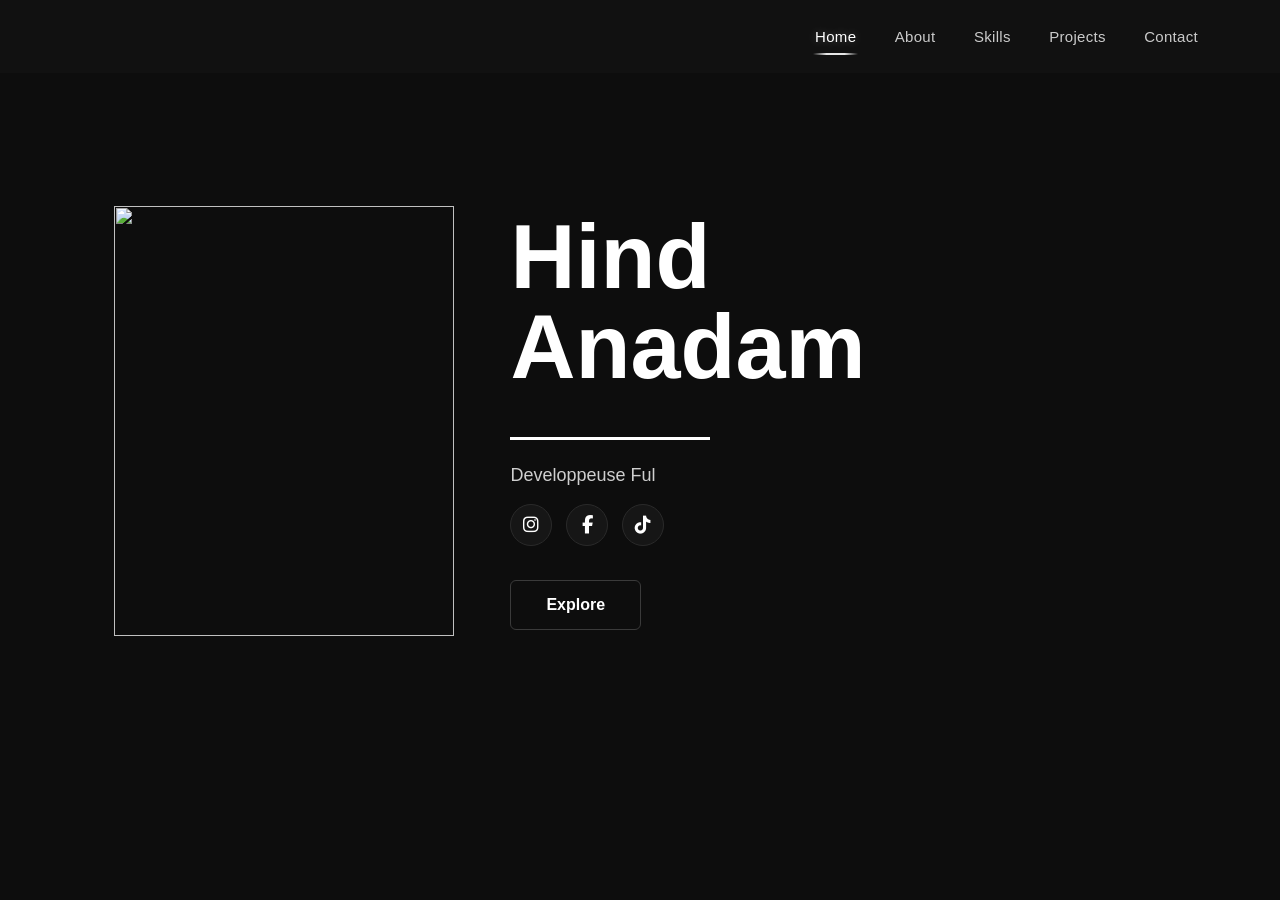
==== index.html @ 51032ad6 "Add files via upload" ====
<!DOCTYPE html>
<html lang="fr">

<head>
<meta charset="UTF-8">
<title>Portfolio Hind</title>

<link rel="stylesheet" href="style.css">
<link rel="stylesheet" href="https://cdnjs.cloudflare.com/ajax/libs/font-awesome/6.5.0/css/all.min.css">

</head>

<body>

<header>


<nav>

<a class="active" href="index.html">Home</a>
<a href="apropos.html">About</a>
<a href="competences.html">Skills</a>
<a href="projets.html">Projects</a>
<a href="contact.html">Contact</a>

</nav>

</header>

<section class="hero">
<div class="hero-glow"></div>

<div class="left">
<img src="images/Moi.jpeg">
</div>

<div class="right">
<h1>Hind<br>Anadam</h1>
<div class="line"></div>
<p class="typing"></p>

<div class="hero-social">
<a href="https://instagram.com/" target="_blank" rel="noopener noreferrer" aria-label="Instagram">
<i class="fab fa-instagram"></i>
</a>
<a href="https://facebook.com/" target="_blank" rel="noopener noreferrer" aria-label="Facebook">
<i class="fab fa-facebook-f"></i>
</a>
<a href="https://tiktok.com/" target="_blank" rel="noopener noreferrer" aria-label="TikTok">
<i class="fab fa-tiktok"></i>
</a>
</div>

<div class="buttons">
<a class="etude-cas-btn" href="projets.html">Explore</a>
</div>

</div>
</section>

<script src="script.js"></script>

</body>
</html>
---- style.css ----
*{
margin:0;
padding:0;
box-sizing:border-box;
font-family:'Segoe UI',sans-serif;
}

body{
background:#0d0d0d;
color:white;
}


/* NAVBAR */

header{
display:flex;
justify-content:flex-end;
align-items:center;
padding:20px 80px;
background:#111;
}

.logo{
font-size:20px;
font-weight:bold;
}

nav a{
margin-left:30px;
text-decoration:none;
color:rgba(255,255,255,0.78);
font-size:15px;
transition:color 0.3s ease, text-shadow 0.3s ease, transform 0.3s ease;
position:relative;
display:inline-block;
padding:8px 2px;
letter-spacing:0.3px;
}

nav a:hover{
color:#ffffff;
text-shadow:0 0 10px rgba(255,255,255,0.35);
transform:translateY(-2px);
}

nav a::after{
content:"";
position:absolute;
left:0;
bottom:-2px;
width:100%;
height:2px;
background:linear-gradient(90deg, transparent 0%, #ffffff 30%, #ffffff 70%, transparent 100%);
transform:scaleX(0);
transform-origin:center;
transition:transform 0.35s ease;
opacity:0.9;
}

nav a:hover::after{
transform:scaleX(1);
}

nav a.active{
color:#ffffff;
text-shadow:0 0 10px rgba(255,255,255,0.28);
}

nav a.active::after{
transform:scaleX(1);
}


/* HERO SECTION */

.hero{
display:flex;
min-height:72vh;
max-width:1280px;
width:94vw;
margin:24px auto 0;
border:none;
background:transparent;
align-items:center;
justify-content:flex-start;
gap:56px;
padding:0 20px;
}

.left{
flex:0 0 340px;
height:430px;
}

.left img{
width:100%;
height:100%;
object-fit:cover;
object-position:center top;
display:block;
margin:0 auto;
}

.right{
flex:1;
max-width:700px;
display:flex;
flex-direction:column;
justify-content:center;
padding:0;
background:transparent;
}


/* TITLE */

.right h1{
font-size:90px;
font-weight:800;
line-height:90px;
margin-bottom:20px;
}


/* LINE */

.line{
width:200px;
height:3px;
background:white;
margin:25px 0;
}


/* DESCRIPTION */

.typing{
font-size:18px;
color:#cfcfcf;
margin-bottom:18px;
}

.hero-social{
display:flex;
align-items:center;
gap:14px;
margin-bottom:34px;
}

.hero-social a{
width:42px;
height:42px;
display:flex;
align-items:center;
justify-content:center;
text-decoration:none;
color:#fff;
border:1px solid #2a2a2a;
border-radius:50%;
background:#161616;
transition:transform 0.25s ease, border-color 0.25s ease, box-shadow 0.25s ease;
}

.hero-social a:hover{
transform:translateY(-3px);
border-color:#fff;
box-shadow:0 8px 18px rgba(255,255,255,0.15);
}

.hero-social i{
font-size:18px;
}


/* BUTTONS */

.buttons{
display:flex;
gap:30px;
}

.explore,
.etude-cas-btn{
padding:15px 35px;
border:1px solid #3a3a3a;
background:transparent;
display:inline-block;
text-decoration:none;
color:#fff;
font-weight:bold;
cursor:pointer;
transition:transform 0.25s ease, box-shadow 0.25s ease, border-color 0.25s ease, color 0.25s ease;
border-radius:6px;
}

.explore:hover,
.etude-cas-btn:hover{
transform:translateY(-2px);
border-color:#fff;
box-shadow:0 8px 18px rgba(255,255,255,0.12);
}

.video{
background:none;
border:none;
color:white;
font-size:16px;
cursor:pointer;
}


/* GENERIC PAGE STYLE */

.page{
padding:120px;
max-width:1100px;
margin:auto;
}

h2{
font-size:40px;
margin-bottom:40px;
}


/* ABOUT */

.about{
padding:70px 80px;
max-width:1200px;
margin:0 auto;
}

.about-hero-card{
display:grid;
grid-template-columns:1.2fr 0.8fr;
gap:24px;
background:linear-gradient(135deg, #171717 0%, #101010 100%);
border:1px solid #262626;
border-radius:14px;
padding:28px;
margin-bottom:34px;
}

.about-badge{
display:inline-block;
font-size:12px;
letter-spacing:1px;
text-transform:uppercase;
padding:6px 10px;
border-radius:999px;
border:1px solid #343434;
color:#d6d6d6;
margin-bottom:14px;
}

.about-hero-text h1{
font-size:42px;
line-height:1.1;
margin-bottom:12px;
}

.about-hero-text p{
color:#c8c8c8;
line-height:1.7;
max-width:560px;
}

.about-tags{
display:flex;
gap:10px;
flex-wrap:wrap;
margin-top:18px;
}

.about-tags span{
display:inline-block;
padding:8px 12px;
border-radius:999px;
border:1px solid #303030;
background:#1a1a1a;
font-size:13px;
color:#d8d8d8;
letter-spacing:0.2px;
}

.about-hero-image{
border-radius:12px;
overflow:hidden;
border:1px solid #2b2b2b;
height:420px;
}

.about-hero-image img{
width:100%;
height:100%;
object-fit:cover;
object-position:center 30%;
}

.about h2{
margin-bottom:16px;
}

.about-lead{
max-width:900px;
color:#cfcfcf;
line-height:1.7;
margin-bottom:28px;
}

.about-layout{
display:grid;
grid-template-columns:1fr 1fr;
gap:22px;
margin-bottom:22px;
}

.about-panel{
background:#161616;
border:1px solid #262626;
border-radius:12px;
padding:24px;
transition:transform 0.2s ease, border-color 0.2s ease, box-shadow 0.2s ease;
}

.about-panel:hover{
transform:translateY(-3px);
border-color:#3a3a3a;
box-shadow:0 10px 20px rgba(0,0,0,0.25);
}

.about-panel h3{
font-size:24px;
margin-bottom:14px;
}

.about-panel p{
color:#c9c9c9;
line-height:1.7;
}

.about-list{
list-style:disc;
padding-left:18px;
}

.about-list li{
color:#d1d1d1;
line-height:1.7;
margin-bottom:12px;
padding-bottom:12px;
border-bottom:1px solid #262626;
}

.about-list li:last-child{
margin-bottom:0;
padding-bottom:0;
border-bottom:none;
}

.about-career strong,
.about-diplomas strong{
color:#ffffff;
}

.about-career{
list-style:none;
padding-left:24px;
position:relative;
}

.about-career::before{
content:"";
position:absolute;
left:6px;
top:8px;
bottom:8px;
width:2px;
background:linear-gradient(180deg, #ffffff 0%, rgba(255,255,255,0.2) 100%);
}

.about-career li{
position:relative;
padding-left:10px;
}

.about-career li::before{
content:"";
position:absolute;
left:-23px;
top:9px;
width:10px;
height:10px;
border-radius:50%;
background:#ffffff;
box-shadow:0 0 0 4px rgba(255,255,255,0.08);
}


/* SKILLS */

.skills{
padding:70px 80px;
max-width:1200px;
margin:0 auto;
}

.skills-intro{
color:#c8c8c8;
max-width:760px;
line-height:1.7;
margin-top:-14px;
margin-bottom:22px;
}

.skills-group{
margin-bottom:30px;
padding:22px;
background:#121212;
border:1px solid #242424;
border-radius:12px;
}

.skills-group h3{
font-size:22px;
margin-bottom:16px;
}

.skills-container{
display:grid;
grid-template-columns:repeat(auto-fit,minmax(170px,1fr));
gap:16px;
margin-top:0;
}

.skill{
background:#161616;
padding:20px 14px;
border-radius:10px;
text-align:center;
transition:0.25s ease;
border:1px solid #272727;
min-height:138px;
display:flex;
flex-direction:column;
justify-content:center;
align-items:center;
}

.skill img{
width:46px;
height:46px;
object-fit:contain;
margin-bottom:12px;
filter:drop-shadow(0 4px 8px rgba(0,0,0,0.25));
}

.skill:hover{
transform:translateY(-5px);
background:#1b1b1b;
border-color:#3a3a3a;
box-shadow:0 10px 22px rgba(0,0,0,0.35);
}

.skill p{
font-size:14px;
line-height:1.45;
color:#efefef;
}


/* PROJECTS */

.projects{
display:grid;
grid-template-columns:repeat(3, minmax(0, 1fr));
gap:30px;
}

.project{
background:#161616;
padding:25px;
border-radius:10px;
transition:0.3s;
border:1px solid #222;
}

.project:hover{
transform:translateY(-8px);
box-shadow:0 10px 30px rgba(0,0,0,0.6);
}

.project h3{
margin-bottom:10px;
}


/* CONTACT FORM */

form{
max-width:500px;
}

input,textarea{
width:100%;
padding:12px;
margin-bottom:15px;
border-radius:6px;
border:1px solid #333;
background:#1a1a1a;
color:white;
}

textarea{
height:120px;
}

button{
padding:12px 25px;
border:none;
background:white;
cursor:pointer;
font-weight:bold;
}


/* FOOTER */

footer{
background:#111;
color:white;
text-align:center;
padding:20px;
margin-top:50px;
}
/* CONTACT PAGE */

.contact-page{

padding:120px;
max-width:900px;
margin:auto;

}

.contact-text{

color:#aaa;
margin-bottom:40px;

}

.social-links{

display:flex;
flex-direction:column;
gap:20px;

}

.social-links a{

display:flex;
align-items:center;
gap:15px;

background:#161616;
padding:18px 25px;

border-radius:8px;

text-decoration:none;
color:white;

transition:0.3s;

font-size:18px;

}

.social-links i{

font-size:24px;

}

.social-links a:hover{

background:#1f1f1f;
transform:translateX(5px);

}

.reveal-on-scroll{
opacity:0;
transform:translateY(26px);
transition:opacity 0.65s ease, transform 0.65s ease;
transition-delay:var(--reveal-delay, 0ms);
will-change:opacity, transform;
}

.reveal-on-scroll.is-visible{
opacity:1;
transform:translateY(0);
}

@media (max-width: 980px){
.hero{
flex-direction:column;
min-height:auto;
margin:0;
border:none;
}

.left,
.right{
width:100%;
}

.left{
min-height:360px;
height:360px;
}

.right{
padding:50px 30px;
}

.about{
padding:16px;
}

.about-hero-card{
grid-template-columns:1fr;
padding:20px;
}

.about-hero-text h1{
font-size:32px;
}

.about-hero-image{
height:320px;
}

.about-layout{
grid-template-columns:1fr;
}

.skills{
padding:24px 16px 40px;
}

.skills-group{
padding:16px;
}

.skills-group h3{
font-size:18px;
}

.projects{
grid-template-columns:1fr;
}
}

@media (prefers-reduced-motion: reduce){
.reveal-on-scroll{
opacity:1;
transform:none;
transition:none;
}
}
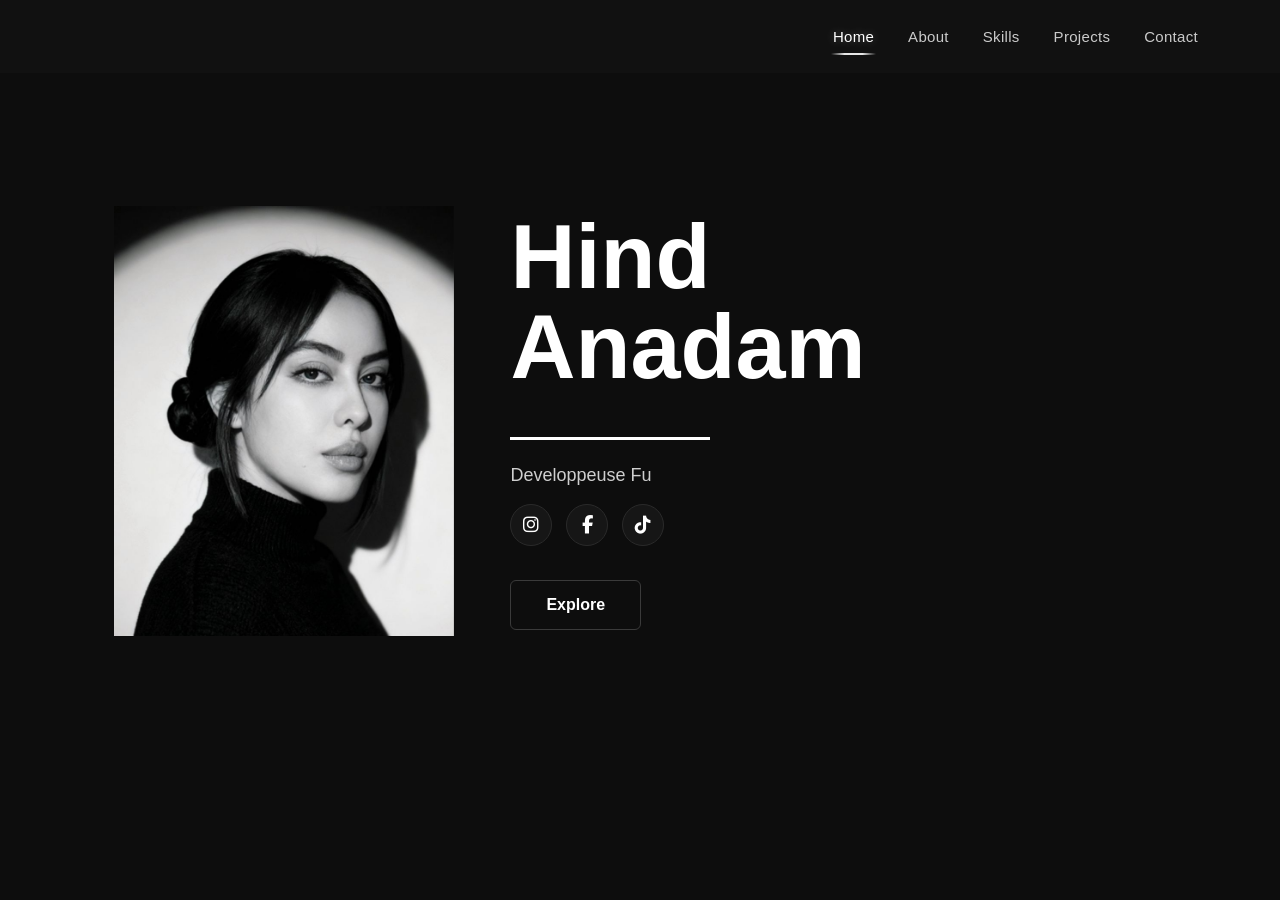
==== commit 95b2e00c: "update portfolio" ====
--- a/index.html
+++ b/index.html
@@ -3,6 +3,7 @@
 
 <head>
 <meta charset="UTF-8">
+<meta name="viewport" content="width=device-width, initial-scale=1.0">
 <title>Portfolio Hind</title>
 
 <link rel="stylesheet" href="style.css">
@@ -14,8 +15,13 @@
 
 <header>
 
+<button class="nav-toggle" type="button" aria-label="Ouvrir le menu" aria-expanded="false" aria-controls="site-nav">
+<span></span>
+<span></span>
+<span></span>
+</button>
 
-<nav>
+<nav id="site-nav" class="site-nav">
 
 <a class="active" href="index.html">Home</a>
 <a href="apropos.html">About</a>
--- a/style.css
+++ b/style.css
@@ -19,11 +19,19 @@
 align-items:center;
 padding:20px 80px;
 background:#111;
+position:relative;
+z-index:20;
 }
 
 .logo{
 font-size:20px;
 font-weight:bold;
+}
+
+nav{
+display:flex;
+align-items:center;
+gap:30px;
 }
 
 nav a{
@@ -36,6 +44,44 @@
 display:inline-block;
 padding:8px 2px;
 letter-spacing:0.3px;
+}
+
+nav a{
+margin-left:0;
+}
+
+.nav-toggle{
+display:none;
+width:44px;
+height:44px;
+border:1px solid #2a2a2a;
+border-radius:8px;
+background:#121212;
+align-items:center;
+justify-content:center;
+flex-direction:column;
+gap:5px;
+cursor:pointer;
+}
+
+.nav-toggle span{
+display:block;
+width:18px;
+height:2px;
+background:#f2f2f2;
+transition:transform 0.2s ease, opacity 0.2s ease;
+}
+
+.nav-toggle.is-open span:nth-child(1){
+transform:translateY(7px) rotate(45deg);
+}
+
+.nav-toggle.is-open span:nth-child(2){
+opacity:0;
+}
+
+.nav-toggle.is-open span:nth-child(3){
+transform:translateY(-7px) rotate(-45deg);
 }
 
 nav a:hover{
@@ -606,26 +652,72 @@
 transform:translateY(0);
 }
 
+@media (max-width: 1200px){
+.hero{
+max-width:1100px;
+gap:42px;
+}
+
+.right h1{
+font-size:78px;
+line-height:1;
+}
+
+.page{
+padding:88px 40px;
+}
+
+.contact-page{
+padding:88px 40px;
+}
+}
+
 @media (max-width: 980px){
+header{
+padding:16px 22px;
+}
+
 .hero{
 flex-direction:column;
 min-height:auto;
-margin:0;
+margin:14px auto 0;
 border:none;
+gap:24px;
+padding:0 16px;
 }
 
 .left,
 .right{
 width:100%;
+max-width:100%;
 }
 
 .left{
-min-height:360px;
 height:360px;
+flex:none;
 }
 
 .right{
-padding:50px 30px;
+padding:8px 6px 22px;
+}
+
+.right h1{
+font-size:58px;
+line-height:1.03;
+margin-bottom:14px;
+}
+
+.line{
+width:160px;
+margin:18px 0;
+}
+
+.buttons{
+gap:14px;
+}
+
+.etude-cas-btn{
+padding:13px 26px;
 }
 
 .about{
@@ -662,6 +754,142 @@
 }
 
 .projects{
+grid-template-columns:1fr;
+}
+
+.page{
+padding:36px 16px 44px;
+}
+
+h2{
+font-size:34px;
+margin-bottom:24px;
+}
+
+.contact-page{
+padding:36px 16px 44px;
+}
+}
+
+@media (max-width: 768px){
+header{
+justify-content:flex-end;
+padding:14px 16px;
+}
+
+.nav-toggle{
+display:flex;
+}
+
+.site-nav{
+position:absolute;
+top:calc(100% + 8px);
+left:16px;
+right:16px;
+display:none;
+flex-direction:column;
+align-items:flex-start;
+gap:2px;
+padding:10px;
+background:#111;
+border:1px solid #272727;
+border-radius:10px;
+}
+
+.site-nav.is-open{
+display:flex;
+}
+
+nav a{
+width:100%;
+padding:11px 10px;
+border-radius:8px;
+font-size:16px;
+}
+
+nav a:hover{
+transform:none;
+background:#1a1a1a;
+text-shadow:none;
+}
+
+nav a::after{
+display:none;
+}
+
+.hero{
+width:100%;
+margin:10px auto 0;
+padding:0 12px;
+}
+
+.left{
+height:340px;
+}
+
+.left img{
+object-position:center 22%;
+}
+
+.right h1{
+font-size:50px;
+}
+
+.typing{
+font-size:17px;
+}
+
+.hero-social{
+margin-bottom:24px;
+}
+
+.about-hero-image{
+height:280px;
+}
+
+.skills-container{
+grid-template-columns:repeat(2,minmax(0,1fr));
+}
+}
+
+@media (max-width: 480px){
+.left{
+height:320px;
+}
+
+.left img{
+object-position:center 24%;
+}
+
+.right h1{
+font-size:42px;
+line-height:1.05;
+}
+
+.line{
+width:130px;
+}
+
+.typing{
+font-size:16px;
+margin-bottom:14px;
+}
+
+.hero-social a{
+width:40px;
+height:40px;
+}
+
+.etude-cas-btn{
+padding:12px 22px;
+font-size:15px;
+}
+
+h2{
+font-size:30px;
+}
+
+.skills-container{
 grid-template-columns:1fr;
 }
 }
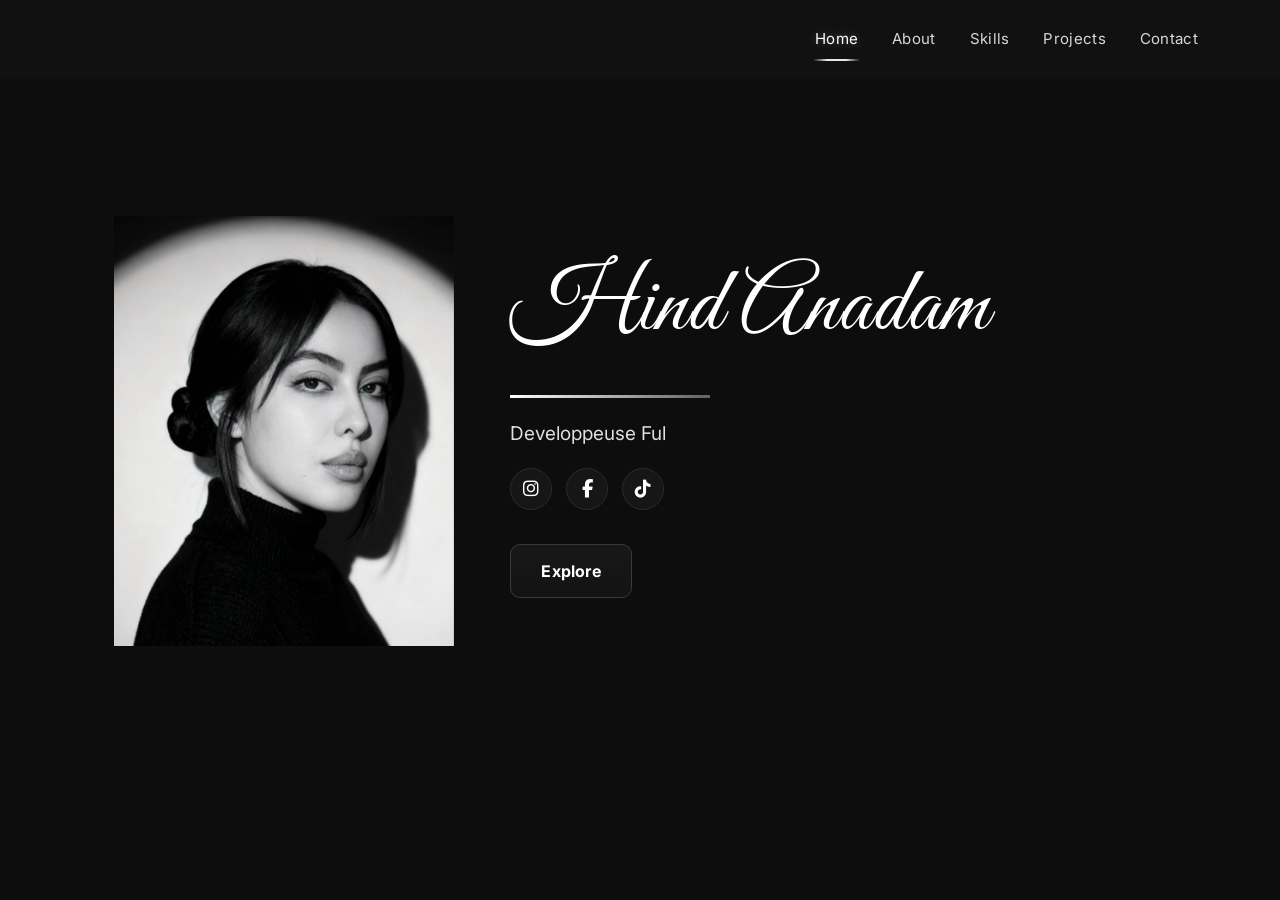
==== commit 97c2e6a9: "update portfolio" ====
--- a/index.html
+++ b/index.html
@@ -41,7 +41,7 @@
 </div>
 
 <div class="right">
-<h1>Hind<br>Anadam</h1>
+<h1>Hind Anadam</h1>
 <div class="line"></div>
 <p class="typing"></p>
 
--- a/style.css
+++ b/style.css
@@ -1,13 +1,38 @@
+@import url('https://fonts.googleapis.com/css2?family=Cormorant+Garamond:wght@500;600;700&family=Great+Vibes&family=Inter:wght@400;500;600;700&display=swap');
+
 *{
 margin:0;
 padding:0;
 box-sizing:border-box;
-font-family:'Segoe UI',sans-serif;
+font-family:'Inter','Segoe UI',sans-serif;
+}
+
+:root{
+--bg:#0d0d0d;
+--surface-1:#121212;
+--surface-2:#171717;
+--border:#2a2a2a;
+--border-strong:#3a3a3a;
+--text:#ffffff;
+--text-soft:#d0d0d0;
+--radius-md:12px;
+--radius-lg:16px;
+--space-section:72px;
+--space-content:24px;
+--font-title:'Cormorant Garamond', Georgia, serif;
+--font-signature:'Great Vibes', 'Brush Script MT', cursive;
 }
 
 body{
-background:#0d0d0d;
-color:white;
+background:var(--bg);
+color:var(--text);
+line-height:1.5;
+}
+
+h1,h2,h3{
+font-family:var(--font-title);
+font-weight:600;
+letter-spacing:0.5px;
 }
 
 
@@ -37,7 +62,7 @@
 nav a{
 margin-left:30px;
 text-decoration:none;
-color:rgba(255,255,255,0.78);
+color:rgba(255,255,255,0.84);
 font-size:15px;
 transition:color 0.3s ease, text-shadow 0.3s ease, transform 0.3s ease;
 position:relative;
@@ -131,7 +156,7 @@
 align-items:center;
 justify-content:flex-start;
 gap:56px;
-padding:0 20px;
+padding:8px 20px 0;
 }
 
 .left{
@@ -162,10 +187,12 @@
 /* TITLE */
 
 .right h1{
-font-size:90px;
-font-weight:800;
-line-height:90px;
-margin-bottom:20px;
+font-size:clamp(48px, 9vw, 92px);
+font-family:var(--font-signature);
+font-weight:400;
+line-height:1;
+margin-bottom:18px;
+letter-spacing:1px;
 }
 
 
@@ -174,17 +201,18 @@
 .line{
 width:200px;
 height:3px;
-background:white;
-margin:25px 0;
+background:linear-gradient(90deg, #ffffff 0%, rgba(255,255,255,0.35) 100%);
+margin:22px 0;
 }
 
 
 /* DESCRIPTION */
 
 .typing{
-font-size:18px;
-color:#cfcfcf;
-margin-bottom:18px;
+font-size:19px;
+color:#e0e0e0;
+margin-bottom:20px;
+max-width:54ch;
 }
 
 .hero-social{
@@ -228,23 +256,24 @@
 
 .explore,
 .etude-cas-btn{
-padding:15px 35px;
-border:1px solid #3a3a3a;
-background:transparent;
+padding:14px 30px;
+border:1px solid var(--border-strong);
+background:linear-gradient(180deg, #181818 0%, #131313 100%);
 display:inline-block;
 text-decoration:none;
-color:#fff;
-font-weight:bold;
+color:var(--text);
+font-weight:700;
 cursor:pointer;
 transition:transform 0.25s ease, box-shadow 0.25s ease, border-color 0.25s ease, color 0.25s ease;
-border-radius:6px;
+border-radius:10px;
+letter-spacing:0.2px;
 }
 
 .explore:hover,
 .etude-cas-btn:hover{
-transform:translateY(-2px);
-border-color:#fff;
-box-shadow:0 8px 18px rgba(255,255,255,0.12);
+transform:translateY(-3px);
+border-color:#f2f2f2;
+box-shadow:0 12px 24px rgba(0,0,0,0.35);
 }
 
 .video{
@@ -259,21 +288,23 @@
 /* GENERIC PAGE STYLE */
 
 .page{
-padding:120px;
-max-width:1100px;
+padding:var(--space-section) 80px 56px;
+max-width:1200px;
 margin:auto;
 }
 
 h2{
-font-size:40px;
-margin-bottom:40px;
+font-size:clamp(30px, 4.2vw, 44px);
+line-height:1.08;
+margin-bottom:28px;
+letter-spacing:0.3px;
 }
 
 
 /* ABOUT */
 
 .about{
-padding:70px 80px;
+padding:var(--space-section) 80px 56px;
 max-width:1200px;
 margin:0 auto;
 }
@@ -282,11 +313,12 @@
 display:grid;
 grid-template-columns:1.2fr 0.8fr;
 gap:24px;
-background:linear-gradient(135deg, #171717 0%, #101010 100%);
-border:1px solid #262626;
-border-radius:14px;
+background:linear-gradient(135deg, #1a1a1a 0%, #111111 100%);
+border:1px solid var(--border);
+border-radius:var(--radius-lg);
 padding:28px;
 margin-bottom:34px;
+box-shadow:0 12px 28px rgba(0,0,0,0.28);
 }
 
 .about-badge{
@@ -351,9 +383,10 @@
 
 .about-lead{
 max-width:900px;
-color:#cfcfcf;
+color:var(--text-soft);
 line-height:1.7;
 margin-bottom:28px;
+font-size:17px;
 }
 
 .about-layout{
@@ -364,17 +397,17 @@
 }
 
 .about-panel{
-background:#161616;
-border:1px solid #262626;
-border-radius:12px;
+background:var(--surface-2);
+border:1px solid var(--border);
+border-radius:var(--radius-md);
 padding:24px;
 transition:transform 0.2s ease, border-color 0.2s ease, box-shadow 0.2s ease;
 }
 
 .about-panel:hover{
 transform:translateY(-3px);
-border-color:#3a3a3a;
-box-shadow:0 10px 20px rgba(0,0,0,0.25);
+border-color:var(--border-strong);
+box-shadow:0 12px 24px rgba(0,0,0,0.3);
 }
 
 .about-panel h3{
@@ -448,7 +481,7 @@
 /* SKILLS */
 
 .skills{
-padding:70px 80px;
+padding:var(--space-section) 80px 56px;
 max-width:1200px;
 margin:0 auto;
 }
@@ -464,9 +497,10 @@
 .skills-group{
 margin-bottom:30px;
 padding:22px;
-background:#121212;
-border:1px solid #242424;
-border-radius:12px;
+background:var(--surface-1);
+border:1px solid var(--border);
+border-radius:var(--radius-md);
+box-shadow:0 8px 18px rgba(0,0,0,0.2);
 }
 
 .skills-group h3{
@@ -482,12 +516,12 @@
 }
 
 .skill{
-background:#161616;
+background:var(--surface-2);
 padding:20px 14px;
-border-radius:10px;
+border-radius:var(--radius-md);
 text-align:center;
 transition:0.25s ease;
-border:1px solid #272727;
+border:1px solid var(--border);
 min-height:138px;
 display:flex;
 flex-direction:column;
@@ -505,8 +539,8 @@
 
 .skill:hover{
 transform:translateY(-5px);
-background:#1b1b1b;
-border-color:#3a3a3a;
+background:#1c1c1c;
+border-color:var(--border-strong);
 box-shadow:0 10px 22px rgba(0,0,0,0.35);
 }
 
@@ -526,16 +560,18 @@
 }
 
 .project{
-background:#161616;
+background:var(--surface-2);
 padding:25px;
-border-radius:10px;
+border-radius:var(--radius-md);
 transition:0.3s;
-border:1px solid #222;
+border:1px solid var(--border);
+box-shadow:0 10px 22px rgba(0,0,0,0.2);
 }
 
 .project:hover{
 transform:translateY(-8px);
-box-shadow:0 10px 30px rgba(0,0,0,0.6);
+border-color:var(--border-strong);
+box-shadow:0 16px 32px rgba(0,0,0,0.45);
 }
 
 .project h3{
@@ -565,8 +601,9 @@
 
 button{
 padding:12px 25px;
-border:none;
-background:white;
+border:1px solid var(--border-strong);
+border-radius:10px;
+background:linear-gradient(180deg, #f5f5f5 0%, #dcdcdc 100%);
 cursor:pointer;
 font-weight:bold;
 }
@@ -585,16 +622,18 @@
 
 .contact-page{
 
-padding:120px;
-max-width:900px;
+padding:var(--space-section) 80px 56px;
+max-width:1200px;
 margin:auto;
 
 }
 
 .contact-text{
 
-color:#aaa;
-margin-bottom:40px;
+color:var(--text-soft);
+margin-bottom:30px;
+max-width:70ch;
+font-size:17px;
 
 }
 
@@ -612,15 +651,17 @@
 align-items:center;
 gap:15px;
 
-background:#161616;
+background:var(--surface-2);
 padding:18px 25px;
 
-border-radius:8px;
+border-radius:var(--radius-md);
+border:1px solid var(--border);
+box-shadow:0 10px 22px rgba(0,0,0,0.2);
 
 text-decoration:none;
-color:white;
-
-transition:0.3s;
+color:var(--text);
+
+transition:transform 0.25s ease, border-color 0.25s ease, box-shadow 0.25s ease;
 
 font-size:18px;
 
@@ -634,8 +675,9 @@
 
 .social-links a:hover{
 
-background:#1f1f1f;
-transform:translateX(5px);
+transform:translateY(-4px);
+border-color:var(--border-strong);
+box-shadow:0 16px 30px rgba(0,0,0,0.38);
 
 }
 
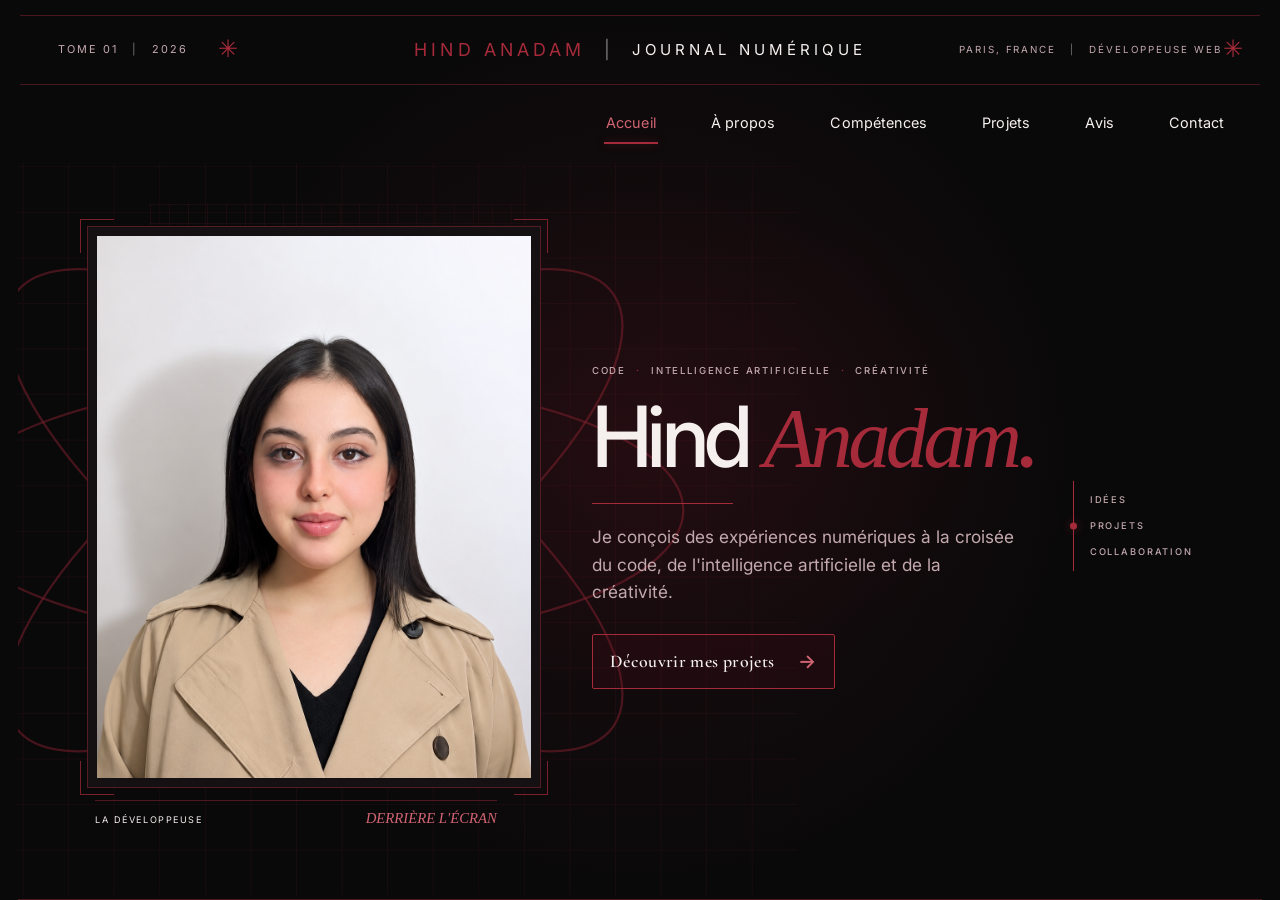
==== commit 1587f227: "Update de styel et organise les fichiers" ====
--- a/index.html
+++ b/index.html
@@ -4,67 +4,106 @@
 <head>
 <meta charset="UTF-8">
 <meta name="viewport" content="width=device-width, initial-scale=1.0">
-<title>Portfolio Hind</title>
+<meta name="theme-color" content="#0A090A">
+<meta name="description" content="Hind Anadam, développeuse web polyvalente : je conçois des expériences numériques à la croisée du code, de l'intelligence artificielle et de la créativité.">
+<title>Hind Anadam — Développeuse web</title>
 
-<link rel="stylesheet" href="style.css">
+<link rel="stylesheet" href="css/style.css">
+<link rel="stylesheet" href="css/home.css">
+<link rel="stylesheet" href="css/masthead.css">
 <link rel="stylesheet" href="https://cdnjs.cloudflare.com/ajax/libs/font-awesome/6.5.0/css/all.min.css">
-
 </head>
 
-<body>
+<body class="home-page">
 
-<header>
+<a class="skip-link" href="#main-content">Aller au contenu</a>
 
-<button class="nav-toggle" type="button" aria-label="Ouvrir le menu" aria-expanded="false" aria-controls="site-nav">
+<div class="masthead" aria-label="En-tête du journal numérique de Hind Anadam">
+<div class="masthead-volume"><span>TOME 01</span><span class="masthead-divider">|</span><span>2026</span></div>
+<span class="masthead-star masthead-star--left" aria-hidden="true">✳</span>
+<div class="masthead-brand"><span>HIND ANADAM</span><span class="masthead-divider">|</span><span class="masthead-journal">JOURNAL NUMÉRIQUE</span></div>
+<div class="masthead-location"><span>PARIS, FRANCE</span><span class="masthead-divider">|</span><span>DÉVELOPPEUSE WEB</span></div>
+<span class="masthead-star masthead-star--right" aria-hidden="true">✳</span>
+</div>
+
+<header class="site-header">
+<button class="nav-toggle" type="button" aria-label="Ouvrir le menu de navigation" aria-expanded="false" aria-controls="site-nav">
 <span></span>
 <span></span>
 <span></span>
 </button>
 
-<nav id="site-nav" class="site-nav">
-
-<a class="active" href="index.html">Home</a>
-<a href="apropos.html">About</a>
-<a href="competences.html">Skills</a>
-<a href="projets.html">Projects</a>
+<nav id="site-nav" class="site-nav" aria-label="Navigation principale">
+<a class="active" href="index.html" aria-current="page">Accueil</a>
+<a href="apropos.html">À propos</a>
+<a href="competences.html">Compétences</a>
+<a href="projets.html">Projets</a>
+<a href="avis.html">Avis</a>
 <a href="contact.html">Contact</a>
-
 </nav>
-
 </header>
 
-<section class="hero">
-<div class="hero-glow"></div>
+<main class="hero" id="main-content">
+<figure class="portrait-panel" aria-label="Portrait professionnel et illustration technologique">
+<svg class="portrait-tech" viewBox="0 0 440 340" aria-hidden="true" focusable="false">
+<defs>
+<pattern id="home-portrait-grid" width="20" height="20" patternUnits="userSpaceOnUse">
+<path d="M20 0H0V20" fill="none" stroke="#A52A3A" stroke-opacity=".16" stroke-width=".7" />
+</pattern>
+<clipPath id="home-portrait-globe-clip"><circle cx="228" cy="171" r="96" /></clipPath>
+</defs>
+<rect width="440" height="340" fill="url(#home-portrait-grid)" />
+<g class="portrait-tech-orbits" fill="none" stroke="#A52A3A" stroke-opacity=".54" stroke-width="1">
+<ellipse cx="228" cy="171" rx="162" ry="57" />
+<ellipse cx="228" cy="171" rx="162" ry="57" transform="rotate(-36 228 171)" />
+<ellipse cx="228" cy="171" rx="162" ry="57" transform="rotate(36 228 171)" />
+</g>
+<circle cx="228" cy="171" r="96" fill="#650F20" fill-opacity=".12" stroke="#A52A3A" stroke-opacity=".68" />
+<g clip-path="url(#home-portrait-globe-clip)" fill="none" stroke="#A52A3A" stroke-opacity=".48" stroke-width=".8">
+<ellipse cx="228" cy="171" rx="39" ry="96" />
+<ellipse cx="228" cy="171" rx="72" ry="96" />
+<ellipse cx="228" cy="171" rx="96" ry="34" />
+<ellipse cx="228" cy="171" rx="96" ry="68" />
+<path d="m139 132 34 17 24-28 31 28 29-20 28 23 34-12m-176 47 34-26 27 28 35-22 28 27 34-21 29 14m-156 39 31-20 32 18 28-20 34 19 30-23" />
+</g>
+<g class="portrait-tech-nodes" fill="#0A090A" stroke="#A52A3A" stroke-width="1.5">
+<circle cx="174" cy="149" r="3.5" />
+<circle cx="197" cy="121" r="3.5" />
+<circle cx="228" cy="148" r="4" />
+<circle cx="260" cy="128" r="3.5" />
+<circle cx="289" cy="151" r="3.5" />
+<circle cx="190" cy="196" r="3.5" />
+<circle cx="230" cy="205" r="4" />
+<circle cx="270" cy="196" r="3.5" />
+</g>
+</svg>
+<div class="portrait-frame">
+<img src="assets/images/hind-anadam-portrait.png" alt="Portrait professionnel" width="792" height="1188" fetchpriority="high">
+</div>
+<figcaption class="portrait-caption">
+<span class="portrait-caption-kicker">LA DÉVELOPPEUSE</span>
+<span class="portrait-caption-title">DERRIÈRE L'ÉCRAN</span>
+</figcaption>
+</figure>
 
-<div class="left">
-<img src="images/Moi.jpeg">
+<section class="hero-copy" aria-labelledby="hero-title">
+<div class="hero-copy-main">
+<p class="hero-eyebrow">CODE <span aria-hidden="true">·</span> INTELLIGENCE ARTIFICIELLE <span aria-hidden="true">·</span> CRÉATIVITÉ</p>
+<h1 id="hero-title"><span>Hind</span> <em class="name-accent">Anadam</em><span class="hero-period">.</span></h1>
+<div class="hero-rule" aria-hidden="true"></div>
+<p class="typing">Je conçois des expériences numériques à la croisée du code, de l'intelligence artificielle et de la créativité.</p>
+<div class="buttons">
+<a class="etude-cas-btn" href="projets.html">Découvrir mes projets <span aria-hidden="true">→</span></a>
 </div>
+</div>
+<aside class="hero-marker" aria-label="Idées, projets, collaboration">
+<span>IDÉES</span>
+<span>PROJETS</span>
+<span>COLLABORATION</span>
+</aside>
+</section>
+</main>
 
-<div class="right">
-<h1>Hind Anadam</h1>
-<div class="line"></div>
-<p class="typing"></p>
-
-<div class="hero-social">
-<a href="https://instagram.com/" target="_blank" rel="noopener noreferrer" aria-label="Instagram">
-<i class="fab fa-instagram"></i>
-</a>
-<a href="https://facebook.com/" target="_blank" rel="noopener noreferrer" aria-label="Facebook">
-<i class="fab fa-facebook-f"></i>
-</a>
-<a href="https://tiktok.com/" target="_blank" rel="noopener noreferrer" aria-label="TikTok">
-<i class="fab fa-tiktok"></i>
-</a>
-</div>
-
-<div class="buttons">
-<a class="etude-cas-btn" href="projets.html">Explore</a>
-</div>
-
-</div>
-</section>
-
-<script src="script.js"></script>
-
+<script src="js/script.js"></script>
 </body>
 </html>
--- a/css/style.css
+++ b/css/style.css
@@ -0,0 +1,1039 @@
+@import url('https://fonts.googleapis.com/css2?family=Cormorant+Garamond:wght@500;600;700&family=Great+Vibes&family=Inter:wght@400;500;600;700&display=swap');
+
+*{
+margin:0;
+padding:0;
+box-sizing:border-box;
+font-family:'Inter','Segoe UI',sans-serif;
+}
+
+:root{
+--bg:#0d0d0d;
+--surface-1:#121212;
+--surface-2:#171717;
+--border:#2a2a2a;
+--border-strong:#3a3a3a;
+--text:#ffffff;
+--text-soft:#d0d0d0;
+--radius-md:12px;
+--radius-lg:16px;
+--space-section:72px;
+--space-content:24px;
+--font-title:'Cormorant Garamond', Georgia, serif;
+--font-signature:'Great Vibes', 'Brush Script MT', cursive;
+}
+
+body{
+background:var(--bg);
+color:var(--text);
+line-height:1.5;
+}
+
+h1,h2,h3{
+font-family:var(--font-title);
+font-weight:600;
+letter-spacing:0.5px;
+}
+
+
+/* NAVBAR */
+
+header{
+display:flex;
+justify-content:flex-end;
+align-items:center;
+padding:20px 80px;
+background:#111;
+position:relative;
+z-index:20;
+}
+
+.logo{
+font-size:20px;
+font-weight:bold;
+}
+
+nav{
+display:flex;
+align-items:center;
+gap:30px;
+}
+
+nav a{
+margin-left:30px;
+text-decoration:none;
+color:rgba(255,255,255,0.84);
+font-size:15px;
+transition:color 0.3s ease, text-shadow 0.3s ease, transform 0.3s ease;
+position:relative;
+display:inline-block;
+padding:8px 2px;
+letter-spacing:0.3px;
+}
+
+nav a{
+margin-left:0;
+}
+
+.nav-toggle{
+display:none;
+width:44px;
+height:44px;
+border:1px solid #2a2a2a;
+border-radius:8px;
+background:#121212;
+align-items:center;
+justify-content:center;
+flex-direction:column;
+gap:5px;
+cursor:pointer;
+}
+
+.nav-toggle span{
+display:block;
+width:18px;
+height:2px;
+background:#f2f2f2;
+transition:transform 0.2s ease, opacity 0.2s ease;
+}
+
+.nav-toggle.is-open span:nth-child(1){
+transform:translateY(7px) rotate(45deg);
+}
+
+.nav-toggle.is-open span:nth-child(2){
+opacity:0;
+}
+
+.nav-toggle.is-open span:nth-child(3){
+transform:translateY(-7px) rotate(-45deg);
+}
+
+nav a:hover{
+color:#ffffff;
+text-shadow:0 0 10px rgba(255,255,255,0.35);
+transform:translateY(-2px);
+}
+
+nav a::after{
+content:"";
+position:absolute;
+left:0;
+bottom:-2px;
+width:100%;
+height:2px;
+background:linear-gradient(90deg, transparent 0%, #ffffff 30%, #ffffff 70%, transparent 100%);
+transform:scaleX(0);
+transform-origin:center;
+transition:transform 0.35s ease;
+opacity:0.9;
+}
+
+nav a:hover::after{
+transform:scaleX(1);
+}
+
+nav a.active{
+color:#ffffff;
+text-shadow:0 0 10px rgba(255,255,255,0.28);
+}
+
+nav a.active::after{
+transform:scaleX(1);
+}
+
+
+/* HERO SECTION */
+
+.hero{
+display:flex;
+min-height:72vh;
+max-width:1280px;
+width:94vw;
+margin:24px auto 0;
+border:none;
+background:transparent;
+align-items:center;
+justify-content:flex-start;
+gap:56px;
+padding:8px 20px 0;
+}
+
+.left{
+flex:0 0 340px;
+height:430px;
+}
+
+.left img{
+width:100%;
+height:100%;
+object-fit:cover;
+object-position:center top;
+display:block;
+margin:0 auto;
+}
+
+.right{
+flex:1;
+max-width:700px;
+display:flex;
+flex-direction:column;
+justify-content:center;
+padding:0;
+background:transparent;
+}
+
+
+/* TITLE */
+
+.right h1{
+font-size:clamp(48px, 9vw, 92px);
+font-family:var(--font-signature);
+font-weight:400;
+line-height:1;
+margin-bottom:18px;
+letter-spacing:1px;
+}
+
+
+/* LINE */
+
+.line{
+width:200px;
+height:3px;
+background:linear-gradient(90deg, #ffffff 0%, rgba(255,255,255,0.35) 100%);
+margin:22px 0;
+}
+
+
+/* DESCRIPTION */
+
+.typing{
+font-size:19px;
+color:#e0e0e0;
+margin-bottom:20px;
+max-width:54ch;
+}
+
+.hero-social{
+display:flex;
+align-items:center;
+gap:14px;
+margin-bottom:34px;
+}
+
+.hero-social a{
+width:42px;
+height:42px;
+display:flex;
+align-items:center;
+justify-content:center;
+text-decoration:none;
+color:#fff;
+border:1px solid #2a2a2a;
+border-radius:50%;
+background:#161616;
+transition:transform 0.25s ease, border-color 0.25s ease, box-shadow 0.25s ease;
+}
+
+.hero-social a:hover{
+transform:translateY(-3px);
+border-color:#fff;
+box-shadow:0 8px 18px rgba(255,255,255,0.15);
+}
+
+.hero-social i{
+font-size:18px;
+}
+
+
+/* BUTTONS */
+
+.buttons{
+display:flex;
+gap:30px;
+}
+
+.explore,
+.etude-cas-btn{
+padding:14px 30px;
+border:1px solid var(--border-strong);
+background:linear-gradient(180deg, #181818 0%, #131313 100%);
+display:inline-block;
+text-decoration:none;
+color:var(--text);
+font-weight:700;
+cursor:pointer;
+transition:transform 0.25s ease, box-shadow 0.25s ease, border-color 0.25s ease, color 0.25s ease;
+border-radius:10px;
+letter-spacing:0.2px;
+}
+
+.explore:hover,
+.etude-cas-btn:hover{
+transform:translateY(-3px);
+border-color:#f2f2f2;
+box-shadow:0 12px 24px rgba(0,0,0,0.35);
+}
+
+.video{
+background:none;
+border:none;
+color:white;
+font-size:16px;
+cursor:pointer;
+}
+
+
+/* GENERIC PAGE STYLE */
+
+.page{
+padding:var(--space-section) 80px 56px;
+max-width:1200px;
+margin:auto;
+}
+
+h2{
+font-size:clamp(30px, 4.2vw, 44px);
+line-height:1.08;
+margin-bottom:28px;
+letter-spacing:0.3px;
+}
+
+
+/* ABOUT */
+
+.about{
+padding:var(--space-section) 80px 56px;
+max-width:1200px;
+margin:0 auto;
+}
+
+.about-hero-card{
+display:grid;
+grid-template-columns:1.2fr 0.8fr;
+gap:24px;
+background:linear-gradient(135deg, #1a1a1a 0%, #111111 100%);
+border:1px solid var(--border);
+border-radius:var(--radius-lg);
+padding:28px;
+margin-bottom:34px;
+box-shadow:0 12px 28px rgba(0,0,0,0.28);
+}
+
+.about-badge{
+display:inline-block;
+font-size:12px;
+letter-spacing:1px;
+text-transform:uppercase;
+padding:6px 10px;
+border-radius:999px;
+border:1px solid #343434;
+color:#d6d6d6;
+margin-bottom:14px;
+}
+
+.about-hero-text h1{
+font-size:42px;
+line-height:1.1;
+margin-bottom:12px;
+}
+
+.about-hero-text p{
+color:#c8c8c8;
+line-height:1.7;
+max-width:560px;
+}
+
+.about-tags{
+display:flex;
+gap:10px;
+flex-wrap:wrap;
+margin-top:18px;
+}
+
+.about-tags span{
+display:inline-block;
+padding:8px 12px;
+border-radius:999px;
+border:1px solid #303030;
+background:#1a1a1a;
+font-size:13px;
+color:#d8d8d8;
+letter-spacing:0.2px;
+}
+
+.about-hero-summary{
+display:flex;
+flex-direction:column;
+justify-content:center;
+gap:16px;
+padding:6px 0;
+}
+
+.about-summary-card{
+background:linear-gradient(145deg, #1b1b1b 0%, #121212 100%);
+border:1px solid #303030;
+border-radius:16px;
+padding:22px;
+box-shadow:0 14px 30px rgba(0,0,0,0.24);
+}
+
+.about-summary-label{
+display:block;
+font-size:12px;
+letter-spacing:1px;
+text-transform:uppercase;
+color:#bdbdbd;
+margin-bottom:10px;
+}
+
+.about-summary-card strong{
+font-size:28px;
+line-height:1.2;
+font-family:var(--font-title);
+font-weight:600;
+color:#ffffff;
+}
+
+.about-summary-card p{
+color:#cfcfcf;
+font-size:14px;
+line-height:1.6;
+margin-top:10px;
+}
+
+.about-summary-grid{
+display:grid;
+grid-template-columns:repeat(2, minmax(0, 1fr));
+gap:14px;
+}
+
+.about-summary-item{
+background:#171717;
+border:1px solid #2a2a2a;
+border-radius:14px;
+padding:18px 16px;
+min-height:120px;
+display:flex;
+flex-direction:column;
+justify-content:space-between;
+}
+
+.about-summary-item span{
+font-size:12px;
+text-transform:uppercase;
+letter-spacing:0.9px;
+color:#adadad;
+}
+
+.about-summary-item strong{
+font-size:18px;
+line-height:1.4;
+font-weight:600;
+color:#f3f3f3;
+}
+
+.about h2{
+margin-bottom:16px;
+}
+
+.about-lead{
+max-width:900px;
+color:var(--text-soft);
+line-height:1.7;
+margin-bottom:28px;
+font-size:17px;
+}
+
+.about-layout{
+display:grid;
+grid-template-columns:1fr 1fr;
+gap:22px;
+margin-bottom:22px;
+}
+
+.about-panel{
+background:var(--surface-2);
+border:1px solid var(--border);
+border-radius:var(--radius-md);
+padding:24px;
+transition:transform 0.2s ease, border-color 0.2s ease, box-shadow 0.2s ease;
+}
+
+.about-panel:hover{
+transform:translateY(-3px);
+border-color:var(--border-strong);
+box-shadow:0 12px 24px rgba(0,0,0,0.3);
+}
+
+.about-panel h3{
+font-size:24px;
+margin-bottom:14px;
+}
+
+.about-panel p{
+color:#c9c9c9;
+line-height:1.7;
+}
+
+.about-list{
+list-style:disc;
+padding-left:18px;
+}
+
+.about-list li{
+color:#d1d1d1;
+line-height:1.7;
+margin-bottom:12px;
+padding-bottom:12px;
+border-bottom:1px solid #262626;
+}
+
+.about-list li:last-child{
+margin-bottom:0;
+padding-bottom:0;
+border-bottom:none;
+}
+
+.about-career strong,
+.about-diplomas strong{
+color:#ffffff;
+}
+
+.about-career{
+list-style:none;
+padding-left:24px;
+position:relative;
+}
+
+.about-career::before{
+content:"";
+position:absolute;
+left:6px;
+top:8px;
+bottom:8px;
+width:2px;
+background:linear-gradient(180deg, #ffffff 0%, rgba(255,255,255,0.2) 100%);
+}
+
+.about-career li{
+position:relative;
+padding-left:10px;
+}
+
+.about-career li::before{
+content:"";
+position:absolute;
+left:-23px;
+top:9px;
+width:10px;
+height:10px;
+border-radius:50%;
+background:#ffffff;
+box-shadow:0 0 0 4px rgba(255,255,255,0.08);
+}
+
+
+/* SKILLS */
+
+.skills{
+padding:var(--space-section) 80px 56px;
+max-width:1200px;
+margin:0 auto;
+}
+
+.skills-intro{
+color:#c8c8c8;
+max-width:760px;
+line-height:1.7;
+margin-top:-14px;
+margin-bottom:22px;
+}
+
+.skills-group{
+margin-bottom:30px;
+padding:22px;
+background:var(--surface-1);
+border:1px solid var(--border);
+border-radius:var(--radius-md);
+box-shadow:0 8px 18px rgba(0,0,0,0.2);
+}
+
+.skills-group h3{
+font-size:22px;
+margin-bottom:16px;
+}
+
+.skills-container{
+display:grid;
+grid-template-columns:repeat(auto-fit,minmax(170px,1fr));
+gap:16px;
+margin-top:0;
+}
+
+.skill{
+background:var(--surface-2);
+padding:20px 14px;
+border-radius:var(--radius-md);
+text-align:center;
+transition:0.25s ease;
+border:1px solid var(--border);
+min-height:138px;
+display:flex;
+flex-direction:column;
+justify-content:center;
+align-items:center;
+}
+
+.skill img{
+width:46px;
+height:46px;
+object-fit:contain;
+margin-bottom:12px;
+filter:drop-shadow(0 4px 8px rgba(0,0,0,0.25));
+}
+
+.skill:hover{
+transform:translateY(-5px);
+background:#1c1c1c;
+border-color:var(--border-strong);
+box-shadow:0 10px 22px rgba(0,0,0,0.35);
+}
+
+.skill p{
+font-size:14px;
+line-height:1.45;
+color:#efefef;
+}
+
+
+/* PROJECTS */
+
+.projects{
+display:grid;
+grid-template-columns:repeat(auto-fit, minmax(260px, 1fr));
+gap:30px;
+}
+
+.projects-intro{
+color:var(--text-soft);
+max-width:760px;
+line-height:1.7;
+margin-top:-10px;
+margin-bottom:24px;
+font-size:17px;
+}
+
+.project{
+background:var(--surface-2);
+padding:25px;
+border-radius:var(--radius-md);
+transition:0.3s;
+border:1px solid var(--border);
+box-shadow:0 10px 22px rgba(0,0,0,0.2);
+display:flex;
+flex-direction:column;
+gap:14px;
+}
+
+.project:hover{
+transform:translateY(-8px);
+border-color:var(--border-strong);
+box-shadow:0 16px 32px rgba(0,0,0,0.45);
+}
+
+.project h3{
+margin-bottom:10px;
+}
+
+.project p{
+color:var(--text-soft);
+line-height:1.7;
+flex:1;
+}
+
+.project-link{
+display:inline-flex;
+align-self:flex-start;
+padding:10px 16px;
+border:1px solid var(--border-strong);
+border-radius:999px;
+text-decoration:none;
+color:var(--text);
+font-size:14px;
+font-weight:600;
+transition:transform 0.25s ease, border-color 0.25s ease, background 0.25s ease;
+}
+
+.project-link:hover{
+transform:translateY(-2px);
+border-color:#ffffff;
+background:#1c1c1c;
+}
+
+
+/* CONTACT FORM */
+
+form{
+max-width:500px;
+}
+
+input,textarea{
+width:100%;
+padding:12px;
+margin-bottom:15px;
+border-radius:6px;
+border:1px solid #333;
+background:#1a1a1a;
+color:white;
+}
+
+textarea{
+height:120px;
+}
+
+button{
+padding:12px 25px;
+border:1px solid var(--border-strong);
+border-radius:10px;
+background:linear-gradient(180deg, #f5f5f5 0%, #dcdcdc 100%);
+cursor:pointer;
+font-weight:bold;
+}
+
+
+/* FOOTER */
+
+footer{
+background:#111;
+color:white;
+text-align:center;
+padding:20px;
+margin-top:50px;
+}
+/* CONTACT PAGE */
+
+.contact-page{
+
+padding:var(--space-section) 80px 56px;
+max-width:1200px;
+margin:auto;
+
+}
+
+.contact-text{
+
+color:var(--text-soft);
+margin-bottom:30px;
+max-width:70ch;
+font-size:17px;
+
+}
+
+.social-links{
+
+display:flex;
+flex-direction:column;
+gap:20px;
+
+}
+
+.social-links a{
+
+display:flex;
+align-items:center;
+gap:15px;
+
+background:var(--surface-2);
+padding:18px 25px;
+
+border-radius:var(--radius-md);
+border:1px solid var(--border);
+box-shadow:0 10px 22px rgba(0,0,0,0.2);
+
+text-decoration:none;
+color:var(--text);
+
+transition:transform 0.25s ease, border-color 0.25s ease, box-shadow 0.25s ease;
+
+font-size:18px;
+
+}
+
+.social-links i{
+
+font-size:24px;
+
+}
+
+.social-links a:hover{
+
+transform:translateY(-4px);
+border-color:var(--border-strong);
+box-shadow:0 16px 30px rgba(0,0,0,0.38);
+
+}
+
+.reveal-on-scroll{
+opacity:0;
+transform:translateY(26px);
+transition:opacity 0.65s ease, transform 0.65s ease;
+transition-delay:var(--reveal-delay, 0ms);
+will-change:opacity, transform;
+}
+
+.reveal-on-scroll.is-visible{
+opacity:1;
+transform:translateY(0);
+}
+
+@media (max-width: 1200px){
+.hero{
+max-width:1100px;
+gap:42px;
+}
+
+.right h1{
+font-size:78px;
+line-height:1;
+}
+
+.page{
+padding:88px 40px;
+}
+
+.contact-page{
+padding:88px 40px;
+}
+}
+
+@media (max-width: 980px){
+header{
+padding:16px 22px;
+}
+
+.hero{
+flex-direction:column;
+min-height:auto;
+margin:14px auto 0;
+border:none;
+gap:24px;
+padding:0 16px;
+}
+
+.left,
+.right{
+width:100%;
+max-width:100%;
+}
+
+.left{
+height:360px;
+flex:none;
+}
+
+.right{
+padding:8px 6px 22px;
+}
+
+.right h1{
+font-size:58px;
+line-height:1.03;
+margin-bottom:14px;
+}
+
+.line{
+width:160px;
+margin:18px 0;
+}
+
+.buttons{
+gap:14px;
+}
+
+.etude-cas-btn{
+padding:13px 26px;
+}
+
+.about{
+padding:16px;
+}
+
+.about-hero-card{
+grid-template-columns:1fr;
+padding:20px;
+}
+
+.about-hero-text h1{
+font-size:32px;
+}
+
+.about-summary-grid{
+grid-template-columns:1fr;
+}
+
+.about-layout{
+grid-template-columns:1fr;
+}
+
+.skills{
+padding:24px 16px 40px;
+}
+
+.skills-group{
+padding:16px;
+}
+
+.skills-group h3{
+font-size:18px;
+}
+
+.projects{
+grid-template-columns:1fr;
+}
+
+.page{
+padding:36px 16px 44px;
+}
+
+h2{
+font-size:34px;
+margin-bottom:24px;
+}
+
+.contact-page{
+padding:36px 16px 44px;
+}
+}
+
+@media (max-width: 768px){
+header{
+justify-content:flex-end;
+padding:14px 16px;
+}
+
+.nav-toggle{
+display:flex;
+}
+
+.site-nav{
+position:absolute;
+top:calc(100% + 8px);
+left:16px;
+right:16px;
+display:none;
+flex-direction:column;
+align-items:flex-start;
+gap:2px;
+padding:10px;
+background:#111;
+border:1px solid #272727;
+border-radius:10px;
+}
+
+.site-nav.is-open{
+display:flex;
+}
+
+nav a{
+width:100%;
+padding:11px 10px;
+border-radius:8px;
+font-size:16px;
+}
+
+nav a:hover{
+transform:none;
+background:#1a1a1a;
+text-shadow:none;
+}
+
+nav a::after{
+display:none;
+}
+
+.hero{
+width:100%;
+margin:10px auto 0;
+padding:0 12px;
+}
+
+.left{
+height:340px;
+}
+
+.left img{
+object-position:center 22%;
+}
+
+.right h1{
+font-size:50px;
+}
+
+.typing{
+font-size:17px;
+}
+
+.hero-social{
+margin-bottom:24px;
+}
+
+.about-summary-card strong{
+font-size:24px;
+}
+
+.skills-container{
+grid-template-columns:repeat(2,minmax(0,1fr));
+}
+}
+
+@media (max-width: 480px){
+.left{
+height:320px;
+}
+
+.left img{
+object-position:center 24%;
+}
+
+.right h1{
+font-size:42px;
+line-height:1.05;
+}
+
+.line{
+width:130px;
+}
+
+.typing{
+font-size:16px;
+margin-bottom:14px;
+}
+
+.hero-social a{
+width:40px;
+height:40px;
+}
+
+.etude-cas-btn{
+padding:12px 22px;
+font-size:15px;
+}
+
+h2{
+font-size:30px;
+}
+
+.skills-container{
+grid-template-columns:1fr;
+}
+}
+
+@media (prefers-reduced-motion: reduce){
+.reveal-on-scroll{
+opacity:1;
+transform:none;
+transition:none;
+}
+}
--- a/css/home.css
+++ b/css/home.css
@@ -0,0 +1,1031 @@
+/* HOMEPAGE — DARK RED EDITORIAL */
+
+.home-page{
+--journal-bg:#0A090A;
+--journal-surface:#151012;
+--journal-burgundy:#650F20;
+--journal-red:#A52A3A;
+--journal-red-readable:#D16472;
+--journal-ink:#F5F0EE;
+--journal-muted:#C3A9AD;
+--journal-line:rgba(165,42,58,0.45);
+--cursor-glow-size:clamp(280px, 34vw, 620px);
+height:100vh;
+height:100dvh;
+min-height:0;
+overflow:hidden;
+overscroll-behavior:none;
+display:flex;
+flex-direction:column;
+isolation:isolate;
+color:var(--journal-ink);
+background:var(--journal-bg);
+}
+
+.home-page::before{
+content:"";
+position:fixed;
+inset:0;
+z-index:-1;
+pointer-events:none;
+background:
+radial-gradient(circle var(--cursor-glow-size) at var(--cursor-x, 50vw) var(--cursor-y, 50vh), rgba(165,42,58,0.11), transparent 100%),
+radial-gradient(ellipse at 52% 48%, rgba(101,15,32,0.12), transparent 39%),
+var(--journal-bg);
+}
+
+.home-page::selection{
+background:var(--journal-red);
+color:var(--journal-ink);
+}
+
+.skip-link{
+position:fixed;
+top:10px;
+left:10px;
+z-index:100;
+padding:10px 14px;
+transform:translateY(-160%);
+background:var(--journal-ink);
+color:var(--journal-bg);
+text-decoration:none;
+}
+
+.skip-link:focus{
+transform:translateY(0);
+}
+
+.masthead{
+position:relative;
+flex:0 0 auto;
+display:grid;
+grid-template-columns:1fr auto 1fr;
+align-items:center;
+gap:18px;
+width:min(calc(100% - 36px), 1780px);
+margin:12px auto 0;
+padding:12px clamp(18px, 2.8vw, 48px);
+border-block:1px solid var(--journal-line);
+color:var(--journal-muted);
+font-family:var(--font-title);
+font-size:clamp(0.72rem, 0.95vw, 0.96rem);
+letter-spacing:0.18em;
+line-height:1.2;
+text-transform:uppercase;
+animation:journal-enter 650ms ease both;
+}
+
+.masthead-volume,
+.masthead-brand,
+.masthead-location{
+display:flex;
+align-items:center;
+gap:14px;
+white-space:nowrap;
+}
+
+.masthead-brand{
+justify-content:center;
+gap:18px;
+color:var(--journal-red-readable);
+font-size:clamp(0.96rem, 1.4vw, 1.35rem);
+letter-spacing:0.23em;
+}
+
+.masthead-journal{
+color:var(--journal-ink);
+font-size:0.84em;
+}
+
+.masthead-location{
+justify-content:flex-end;
+font-size:0.9em;
+}
+
+.masthead-divider{
+color:rgba(245,240,238,0.42);
+}
+
+.masthead-star{
+position:absolute;
+top:50%;
+color:var(--journal-red);
+font-family:var(--font-title);
+font-size:1.5rem;
+line-height:1;
+transform:translateY(-50%);
+}
+
+.masthead-star--left{left:16%;}
+.masthead-star--right{right:1.2%;}
+
+.home-page .site-header{
+position:relative;
+z-index:10;
+flex:0 0 auto;
+display:flex;
+justify-content:flex-end;
+align-items:center;
+width:min(calc(100% - 36px), 1740px);
+min-height:78px;
+margin:0 auto;
+padding:0 clamp(16px, 2.8vw, 48px);
+background:transparent;
+}
+
+.home-page .site-nav{
+display:flex;
+align-items:center;
+gap:clamp(24px, 4vw, 68px);
+background:transparent;
+}
+
+.home-page .site-nav a{
+position:relative;
+margin:0;
+padding:13px 2px 15px;
+color:var(--journal-ink);
+font-family:'Inter','Segoe UI',sans-serif;
+font-size:clamp(0.9rem, 1.05vw, 1.02rem);
+font-weight:400;
+letter-spacing:0.01em;
+text-decoration:none;
+text-shadow:none;
+transition:color 220ms ease, text-shadow 220ms ease;
+}
+
+.home-page .site-nav a::after{
+content:"";
+position:absolute;
+right:0;
+bottom:5px;
+left:0;
+height:2px;
+background:var(--journal-red);
+box-shadow:0 0 10px rgba(165,42,58,0.38);
+opacity:0;
+transform:scaleX(0.36);
+transition:opacity 220ms ease, transform 220ms ease;
+}
+
+.home-page .site-nav a.active{
+color:var(--journal-red-readable);
+text-shadow:none;
+}
+
+.home-page .site-nav a.active::after,
+.home-page .site-nav a:hover::after,
+.home-page .site-nav a:focus-visible::after{
+opacity:1;
+transform:scaleX(1);
+}
+
+.home-page .site-nav a:hover,
+.home-page .site-nav a:focus-visible{
+color:var(--journal-red-readable);
+background:transparent;
+text-shadow:0 0 12px rgba(165,42,58,0.45);
+transform:none;
+}
+
+.home-page .site-nav a:focus-visible,
+.home-page .nav-toggle:focus-visible,
+.home-page .etude-cas-btn:focus-visible{
+outline:2px solid var(--journal-red);
+outline-offset:4px;
+}
+
+.home-page .nav-toggle{
+border-color:var(--journal-line);
+background:var(--journal-surface);
+}
+
+.home-page .nav-toggle span{
+background:var(--journal-ink);
+}
+
+.home-page .hero{
+position:relative;
+flex:1 1 auto;
+isolation:isolate;
+display:grid;
+grid-template-columns:minmax(280px,0.82fr) minmax(0,1.18fr);
+align-items:center;
+gap:clamp(42px,6.8vw,118px);
+width:min(calc(100% - 36px),1740px);
+min-height:0;
+margin:0 auto;
+padding:28px clamp(34px,5.4vw,92px) 38px;
+border-bottom:1px solid var(--journal-line);
+overflow:hidden;
+background:transparent;
+}
+
+.portrait-panel{
+position:relative;
+isolation:isolate;
+width:min(100%,550px);
+justify-self:center;
+margin:0;
+animation:journal-enter 850ms 80ms ease both;
+}
+
+.portrait-tech{
+position:absolute;
+z-index:-1;
+top:47%;
+left:50%;
+right:auto;
+width:240%;
+max-width:none;
+height:auto;
+overflow:visible;
+opacity:.72;
+pointer-events:none;
+transform:translate(-50%,-50%);
+}
+
+.portrait-tech-orbits{
+transform-box:view-box;
+transform-origin:50% 50%;
+animation:portrait-globe-rotate 48s linear infinite;
+}
+
+.portrait-tech-nodes{
+animation:portrait-globe-pulse 4.8s ease-in-out infinite alternate;
+}
+
+.portrait-panel::before{
+content:"";
+position:absolute;
+z-index:-1;
+top:-22px;
+right:-24px;
+bottom:52px;
+left:15%;
+background-image:
+linear-gradient(rgba(165,42,58,0.12) 1px, transparent 1px),
+linear-gradient(90deg, rgba(165,42,58,0.12) 1px, transparent 1px);
+background-size:19px 19px;
+mask-image:linear-gradient(135deg, #000 0%, transparent 76%);
+}
+
+.portrait-panel::after{
+content:"";
+position:absolute;
+z-index:-2;
+top:18px;
+right:-18px;
+bottom:66px;
+left:18px;
+border:1px solid rgba(165,42,58,0.24);
+background:var(--journal-surface);
+}
+
+.portrait-frame{
+position:relative;
+z-index:2;
+width:calc(100% + clamp(18px,3vw,36px));
+padding:9px;
+border:1px solid var(--journal-line);
+background:var(--journal-surface);
+}
+
+.portrait-frame::before{
+content:"";
+position:absolute;
+inset:-8px;
+pointer-events:none;
+background:
+linear-gradient(var(--journal-red),var(--journal-red)) left top/34px 1px no-repeat,
+linear-gradient(var(--journal-red),var(--journal-red)) left top/1px 34px no-repeat,
+linear-gradient(var(--journal-red),var(--journal-red)) right top/34px 1px no-repeat,
+linear-gradient(var(--journal-red),var(--journal-red)) right top/1px 34px no-repeat,
+linear-gradient(var(--journal-red),var(--journal-red)) left bottom/34px 1px no-repeat,
+linear-gradient(var(--journal-red),var(--journal-red)) left bottom/1px 34px no-repeat,
+linear-gradient(var(--journal-red),var(--journal-red)) right bottom/34px 1px no-repeat,
+linear-gradient(var(--journal-red),var(--journal-red)) right bottom/1px 34px no-repeat;
+opacity:.72;
+}
+
+.portrait-frame img{
+display:block;
+width:100%;
+height:auto;
+aspect-ratio:4 / 5;
+object-fit:cover;
+object-position:center 24%;
+}
+
+.portrait-caption{
+position:relative;
+z-index:3;
+display:flex;
+align-items:baseline;
+justify-content:space-between;
+gap:10px;
+margin:12px 8px 0;
+padding:9px 0 0;
+border-top:1px solid var(--journal-line);
+pointer-events:none;
+}
+
+.portrait-caption-kicker{
+color:var(--journal-ink);
+font-family:'Inter','Segoe UI',sans-serif;
+font-size:.57rem;
+letter-spacing:.17em;
+line-height:1.3;
+text-transform:uppercase;
+}
+
+.portrait-caption-title{
+color:var(--journal-red-readable);
+font-family:var(--font-title);
+font-size:clamp(.9rem,1.15vw,1.08rem);
+font-style:italic;
+line-height:1.1;
+white-space:nowrap;
+}
+
+.hero-copy{
+position:relative;
+z-index:2;
+display:grid;
+grid-template-columns:minmax(0,1fr) auto;
+align-items:center;
+gap:clamp(20px,3.6vw,54px);
+width:100%;
+max-width:940px;
+justify-self:start;
+}
+
+.hero-copy-main{min-width:0;}
+
+.hero-eyebrow{
+display:flex;
+flex-wrap:wrap;
+align-items:center;
+gap:10px;
+margin:0 0 18px;
+color:var(--journal-muted);
+font-size:clamp(.6rem,.75vw,.76rem);
+font-weight:500;
+letter-spacing:.19em;
+line-height:1.6;
+text-transform:uppercase;
+animation:hero-reveal 700ms 160ms ease both;
+}
+
+.hero-eyebrow span{color:var(--journal-red);}
+
+.home-page .hero-copy h1{
+margin:0;
+color:var(--journal-ink);
+font-family:var(--font-title);
+font-size:clamp(4.5rem,6.6vw,7.2rem);
+font-weight:500;
+letter-spacing:-.055em;
+line-height:.94;
+white-space:nowrap;
+animation:hero-reveal 760ms 250ms ease both;
+}
+
+.name-accent{
+color:var(--journal-red);
+font-family:var(--font-title);
+font-style:italic;
+font-weight:500;
+}
+
+.hero-period{color:var(--journal-red);}
+
+.hero-rule{
+width:clamp(96px,11vw,154px);
+height:1px;
+margin:23px 0 19px;
+background:var(--journal-red);
+animation:hero-reveal 650ms 350ms ease both;
+}
+
+.home-page .typing{
+max-width:43ch;
+margin:0;
+color:var(--journal-muted);
+font-size:clamp(1.05rem,1.35vw,1.28rem);
+font-weight:400;
+line-height:1.6;
+animation:hero-reveal 700ms 430ms ease both;
+}
+
+.home-page .buttons{
+display:flex;
+gap:14px;
+margin-top:28px;
+animation:hero-reveal 700ms 520ms ease both;
+}
+
+.home-page .etude-cas-btn{
+display:inline-flex;
+min-width:218px;
+min-height:52px;
+align-items:center;
+justify-content:space-between;
+gap:24px;
+padding:12px 17px;
+border:1px solid var(--journal-red);
+border-radius:2px;
+background:rgba(101,15,32,.16);
+color:var(--journal-ink);
+font-family:var(--font-title);
+font-size:1.12rem;
+font-weight:600;
+letter-spacing:.02em;
+text-decoration:none;
+transition:background-color 240ms ease,border-color 240ms ease,transform 240ms ease,box-shadow 240ms ease;
+}
+
+.home-page .etude-cas-btn span{
+color:var(--journal-red-readable);
+font-family:'Inter','Segoe UI',sans-serif;
+font-size:1.2rem;
+transition:transform 240ms ease;
+}
+
+.home-page .etude-cas-btn:hover{
+transform:translateY(-2px);
+border-color:var(--journal-red-readable);
+background:rgba(101,15,32,.34);
+box-shadow:0 8px 22px rgba(101,15,32,.2);
+}
+
+.home-page .etude-cas-btn:hover span{transform:translateX(4px);}
+
+.home-page .etude-cas-btn:focus-visible{
+outline:2px solid var(--journal-red-readable);
+outline-offset:4px;
+}
+
+.hero-marker{
+position:relative;
+display:flex;
+flex-direction:column;
+gap:12px;
+min-width:max-content;
+padding:12px 0 12px 16px;
+border-left:1px solid var(--journal-red);
+color:var(--journal-muted);
+font-size:.58rem;
+font-weight:500;
+letter-spacing:.2em;
+line-height:1.5;
+text-transform:uppercase;
+animation:hero-reveal 700ms 620ms ease both;
+}
+
+.hero-marker::before{
+content:"";
+position:absolute;
+top:50%;
+left:-4px;
+width:7px;
+height:7px;
+border-radius:50%;
+background:var(--journal-red);
+box-shadow:0 0 10px rgba(165,42,58,.5);
+transform:translateY(-50%);
+}
+
+@keyframes journal-enter{
+from{opacity:0;transform:translateY(16px);}
+to{opacity:1;transform:translateY(0);}
+}
+
+@keyframes hero-reveal{
+from{opacity:0;transform:translateY(11px);}
+to{opacity:1;transform:translateY(0);}
+}
+
+@keyframes portrait-globe-rotate{
+to{transform:rotate(360deg);}
+}
+
+@keyframes portrait-globe-pulse{
+from{opacity:.62;}
+to{opacity:1;}
+}
+
+@media (max-width:1200px){
+.home-page .hero{
+gap:clamp(30px, 4vw, 56px);
+padding-right:clamp(30px, 4vw, 54px);
+padding-left:clamp(30px, 4vw, 54px);
+}
+
+.home-page .hero-copy h1{
+font-size:clamp(3.6rem, 5.8vw, 5rem);
+}
+
+}
+
+@media (max-width:900px){
+.masthead-star{
+display:none;
+}
+
+.masthead{
+grid-template-columns:1fr auto;
+}
+
+.masthead-brand{
+grid-column:1 / -1;
+grid-row:2;
+}
+
+.masthead-location{
+grid-column:2;
+grid-row:1;
+}
+
+.masthead-star--left{left:42%;}
+
+.home-page .hero{
+grid-template-columns:minmax(0, 0.88fr) minmax(0, 1.12fr);
+gap:clamp(18px, 3vw, 34px);
+min-height:0;
+padding:18px clamp(22px, 5vw, 54px) 22px;
+}
+
+.portrait-panel{
+width:min(100%, 340px);
+}
+
+.portrait-frame img{
+height:min(58svh, 420px);
+}
+
+.hero-copy{
+max-width:700px;
+justify-self:start;
+text-align:left;
+}
+
+.hero-eyebrow{
+justify-content:flex-start;
+}
+
+.home-page .hero-copy h1{
+font-size:clamp(3rem, 6.8vw, 4.2rem);
+white-space:normal;
+}
+
+.hero-rule{
+margin-right:0;
+margin-left:0;
+}
+
+.home-page .typing{
+margin-right:0;
+margin-left:0;
+}
+
+}
+
+@media (max-width:768px){
+.home-page{
+--cursor-glow-size:320px;
+}
+
+.home-page .site-header{
+justify-content:flex-end;
+width:calc(100% - 28px);
+min-height:66px;
+padding:0 4px;
+}
+
+.home-page .nav-toggle{
+display:flex;
+}
+
+.home-page .site-nav{
+display:none;
+top:calc(100% + 5px);
+right:0;
+left:0;
+gap:2px;
+padding:10px;
+border:1px solid var(--journal-line);
+border-radius:8px;
+background:var(--journal-surface);
+box-shadow:0 14px 30px rgba(0,0,0,0.45);
+}
+
+.home-page .site-nav.is-open{
+display:flex;
+}
+
+.home-page .site-nav a{
+width:100%;
+padding:11px 12px;
+border-radius:5px;
+font-size:1rem;
+}
+
+.home-page .site-nav a:hover,
+.home-page .site-nav a:focus-visible{
+background:rgba(165,42,58,0.08);
+}
+
+.home-page .site-nav a::after{
+display:none;
+}
+
+.home-page .hero{
+width:calc(100% - 24px);
+padding:14px 16px 18px;
+}
+
+.hero-eyebrow{
+font-size:0.55rem;
+letter-spacing:0.14em;
+}
+
+.home-page .hero-copy h1{
+font-size:clamp(2.7rem, 7.2vw, 3.8rem);
+}
+
+}
+
+@media (max-width:560px){
+.masthead{
+width:calc(100% - 24px);
+gap:7px;
+padding:10px 8px;
+font-size:0.64rem;
+letter-spacing:0.12em;
+}
+
+.masthead-volume,
+.masthead-brand,
+.masthead-location{
+gap:8px;
+}
+
+.masthead-brand{
+font-size:0.9rem;
+letter-spacing:0.15em;
+}
+
+.masthead-journal{
+font-size:0.68em;
+}
+
+.masthead-location{
+font-size:0.58rem;
+}
+
+.masthead-star{
+font-size:1.05rem;
+}
+
+.masthead-star--left{left:39%;}
+.masthead-star--right{right:2%;}
+
+.home-page .hero{
+grid-template-columns:minmax(0, 0.72fr) minmax(0, 1.28fr);
+gap:12px;
+padding:10px 12px 12px;
+}
+
+.portrait-panel{
+width:min(100%, 230px);
+max-width:230px;
+}
+
+.portrait-frame{
+padding:7px;
+}
+
+.portrait-frame img{
+height:min(48svh, 330px);
+}
+
+.hero-eyebrow{
+gap:7px;
+font-size:0.49rem;
+}
+
+.hero-eyebrow span{
+flex-basis:20px;
+}
+
+.home-page .hero-copy h1{
+font-size:clamp(2.1rem, 7vw, 2.8rem);
+}
+
+.hero-rule{
+width:clamp(86px, 28vw, 150px);
+margin-top:10px;
+margin-bottom:10px;
+}
+
+.home-page .typing{
+font-size:0.9rem;
+line-height:1.4;
+}
+
+.home-page .etude-cas-btn{
+min-width:0;
+padding:9px 12px;
+font-size:0.98rem;
+}
+
+}
+
+@media (max-width:390px){
+.home-page .hero{
+grid-template-columns:minmax(0, 1fr);
+grid-template-rows:auto minmax(0, 1fr);
+align-content:center;
+gap:8px;
+padding:8px 12px 10px;
+}
+
+.portrait-panel{
+width:min(38vw, 155px);
+max-width:155px;
+}
+
+.portrait-frame img{
+height:clamp(115px, 22svh, 175px);
+}
+
+.masthead-location span:last-child,
+.masthead-location .masthead-divider{
+display:none;
+}
+
+.home-page .hero-copy h1{
+font-size:clamp(1.45rem, 7.2vw, 2.1rem);
+overflow-wrap:anywhere;
+text-align:center;
+}
+
+.hero-copy{
+justify-self:stretch;
+text-align:center;
+}
+
+.hero-eyebrow{
+justify-content:center;
+}
+
+.hero-rule,
+.home-page .typing{
+margin-right:auto;
+margin-left:auto;
+}
+
+.hero-eyebrow{
+margin-bottom:5px;
+font-size:0.43rem;
+}
+
+.home-page .typing{
+font-size:0.82rem;
+line-height:1.3;
+}
+
+.home-page .buttons{
+justify-content:center;
+}
+
+.home-page .etude-cas-btn{
+padding:7px 10px;
+font-size:0.9rem;
+}
+}
+
+@media (max-height:560px){
+.masthead{
+margin-top:5px;
+padding-top:6px;
+padding-bottom:6px;
+}
+
+.home-page .site-header{
+min-height:50px;
+}
+
+.home-page .hero{
+gap:12px;
+padding-top:8px;
+padding-bottom:10px;
+}
+
+.portrait-frame img{
+height:min(30svh, 220px);
+}
+
+.hero-eyebrow{
+margin-bottom:6px;
+}
+
+.home-page .hero-copy h1{
+font-size:clamp(1.45rem, 5vw, 3.1rem);
+}
+
+.hero-rule{
+margin-top:7px;
+margin-bottom:7px;
+}
+
+.home-page .typing{
+font-size:0.84rem;
+line-height:1.3;
+}
+
+.home-page .etude-cas-btn{
+min-width:0;
+padding:7px 10px;
+font-size:0.92rem;
+}
+}
+
+/* Homepage hero proportions at intermediate and compact sizes. */
+@media (max-width:1200px){
+.home-page .hero{
+grid-template-columns:minmax(250px,.8fr) minmax(0,1.2fr);
+gap:clamp(28px,4vw,54px);
+padding-right:clamp(24px,4vw,54px);
+padding-left:clamp(24px,4vw,54px);
+}
+
+.portrait-panel{max-width:480px;}
+.home-page .hero-copy h1{font-size:clamp(3.8rem,5.7vw,5.2rem);}
+}
+
+@media (max-width:900px){
+.home-page .hero{
+grid-template-columns:minmax(220px,.78fr) minmax(0,1.22fr);
+gap:clamp(20px,3vw,32px);
+padding-right:clamp(20px,4vw,38px);
+padding-left:clamp(20px,4vw,38px);
+}
+
+.portrait-panel{max-width:420px;}
+.hero-copy{gap:22px;}
+.home-page .hero-copy h1{font-size:clamp(3.1rem,6vw,4.2rem);}
+.hero-marker{gap:9px;padding-left:12px;font-size:.51rem;}
+}
+
+@media (max-width:768px){
+.home-page{
+height:auto;
+min-height:100dvh;
+overflow-x:hidden;
+overflow-y:auto;
+overscroll-behavior:auto;
+}
+
+.home-page .hero{
+grid-template-columns:minmax(0,1fr);
+grid-template-rows:auto auto;
+justify-items:center;
+align-content:center;
+min-height:fit-content;
+gap:clamp(12px,2.2vh,20px);
+width:calc(100% - 24px);
+padding:14px 16px 18px;
+}
+
+.portrait-panel{width:min(280px,38vh,60vw);max-width:280px;}
+.portrait-tech{left:50%;right:auto;width:230%;opacity:.62;transform:translate(-50%,-50%);}
+.portrait-caption{margin:10px 6px 0;gap:7px;}
+.portrait-caption-kicker{font-size:.48rem;letter-spacing:.13em;}
+.portrait-caption-title{font-size:.88rem;}
+.portrait-panel::before{top:-12px;right:-13px;bottom:30px;}
+.portrait-panel::after{top:12px;right:-10px;bottom:38px;left:10px;}
+.portrait-frame{width:calc(100% + 22px);padding:6px;}
+.portrait-frame img{height:auto;aspect-ratio:4 / 5;}
+.hero-copy{
+display:block;
+width:100%;
+max-width:650px;
+justify-self:center;
+text-align:center;
+}
+
+.hero-copy-main{width:100%;}
+.hero-eyebrow{justify-content:center;margin-bottom:11px;font-size:.57rem;}
+.home-page .hero-copy h1{font-size:clamp(2.8rem,8vw,4rem);white-space:normal;}
+.hero-rule{margin:14px auto 12px;}
+.home-page .typing{max-width:48ch;margin:0 auto;font-size:clamp(.96rem,2.5vw,1.12rem);line-height:1.48;}
+.home-page .buttons{justify-content:center;margin-top:18px;}
+.hero-marker{
+display:flex;
+flex-direction:row;
+justify-content:center;
+gap:clamp(9px,3vw,18px);
+width:max-content;
+max-width:100%;
+margin:14px auto 0;
+padding:10px 0 0;
+border-top:1px solid var(--journal-line);
+border-left:0;
+font-size:.52rem;
+}
+.hero-marker::before{display:none;}
+}
+
+@media (max-width:560px){
+.home-page .hero{gap:10px;padding:10px 12px 14px;}
+.portrait-panel{width:min(260px,36vh,64vw);}
+.hero-eyebrow{gap:7px;margin-bottom:8px;font-size:.52rem;letter-spacing:.14em;}
+.home-page .hero-copy h1{font-size:clamp(2.5rem,10vw,3.35rem);letter-spacing:-.045em;}
+.hero-rule{width:96px;margin:11px auto 10px;}
+.home-page .typing{font-size:.94rem;line-height:1.42;}
+.home-page .buttons{margin-top:13px;}
+.home-page .etude-cas-btn{min-width:195px;min-height:46px;padding:9px 13px;font-size:1rem;}
+.hero-marker{gap:9px;margin-top:10px;padding-top:8px;font-size:.46rem;letter-spacing:.15em;}
+}
+
+@media (max-width:390px){
+.home-page .hero{gap:8px;padding:8px 10px 11px;}
+.portrait-panel{width:min(235px,34vh,70vw);}
+.hero-eyebrow{gap:6px;margin-bottom:6px;font-size:.47rem;letter-spacing:.12em;}
+.home-page .hero-copy h1{font-size:clamp(2.35rem,10.2vw,3rem);}
+.hero-rule{margin:8px auto;}
+.home-page .typing{font-size:.88rem;line-height:1.34;}
+.home-page .buttons{margin-top:10px;}
+.home-page .etude-cas-btn{min-width:180px;min-height:42px;padding:8px 11px;font-size:.95rem;}
+.hero-marker{gap:7px;margin-top:8px;padding-top:7px;font-size:.42rem;}
+}
+
+@media (max-height:650px){
+.home-page .hero{padding-top:12px;padding-bottom:16px;}
+.portrait-panel{width:min(100%,240px);}
+.hero-eyebrow{margin-bottom:8px;}
+.home-page .hero-copy h1{font-size:clamp(2.8rem,5.4vw,4.8rem);}
+.hero-rule{margin-top:12px;margin-bottom:10px;}
+.home-page .typing{font-size:clamp(.9rem,1.1vw,1.08rem);line-height:1.42;}
+.home-page .buttons{margin-top:15px;}
+.hero-marker{gap:8px;padding-top:9px;padding-bottom:9px;}
+}
+
+@media (max-height:650px) and (max-width:768px){
+.home-page .hero{gap:8px;padding-top:8px;padding-bottom:10px;}
+.portrait-panel{width:min(205px,30vh,50vw);}
+.hero-eyebrow{margin-bottom:6px;}
+.home-page .hero-copy h1{font-size:clamp(2.25rem,8vw,3.3rem);}
+.hero-rule{margin:8px auto;}
+.home-page .typing{font-size:.88rem;line-height:1.32;}
+.home-page .buttons{margin-top:10px;}
+.home-page .etude-cas-btn{min-height:40px;padding:7px 11px;}
+.hero-marker{display:none;}
+}
+
+@media (max-height:420px){
+.home-page .hero{
+grid-template-columns:minmax(120px,.55fr) minmax(0,1fr);
+grid-template-rows:auto;
+gap:12px;
+padding:8px 14px 12px;
+}
+
+.portrait-panel{display:block;width:min(150px,20vh);}
+.portrait-panel::before,.portrait-panel::after{display:block;}
+.portrait-frame img{height:auto;aspect-ratio:4 / 5;}
+.hero-copy{display:grid;grid-template-columns:minmax(0,1fr);gap:0;text-align:left;}
+.hero-eyebrow{display:flex;justify-content:flex-start;margin-bottom:5px;font-size:.48rem;}
+.home-page .hero-copy h1{font-size:clamp(1.8rem,4.8vw,2.8rem);text-align:left;}
+.hero-rule{width:78px;margin:7px 0;}
+.home-page .typing{max-width:42ch;margin:0;font-size:.75rem;line-height:1.28;}
+.home-page .buttons{justify-content:flex-start;margin-top:9px;}
+.home-page .etude-cas-btn{min-width:0;min-height:34px;padding:6px 9px;font-size:.82rem;}
+.hero-marker{display:none;}
+}
+
+@media (max-height:420px) and (max-width:560px){
+.home-page .hero{grid-template-columns:minmax(0,1fr);grid-template-rows:auto auto;gap:7px;padding:6px 10px 8px;}
+.portrait-panel{width:min(88px,18vh,26vw);}
+.portrait-panel::before,.portrait-panel::after{display:none;}
+.hero-copy{display:block;text-align:center;}
+.hero-eyebrow{justify-content:center;font-size:.4rem;}
+.home-page .hero-copy h1{font-size:clamp(1.65rem,7vw,2rem);text-align:center;}
+.hero-rule{margin:6px auto;}
+.home-page .typing{margin:0 auto;font-size:.68rem;line-height:1.2;}
+.home-page .buttons{justify-content:center;margin-top:6px;}
+.home-page .etude-cas-btn{min-height:30px;padding:4px 8px;font-size:.74rem;}
+}
+
+@media (prefers-reduced-motion:reduce){
+.home-page *,
+.home-page *::before,
+.home-page *::after{
+scroll-behavior:auto !important;
+animation-duration:0.01ms !important;
+animation-iteration-count:1 !important;
+transition-duration:0.01ms !important;
+}
+}
--- a/css/masthead.css
+++ b/css/masthead.css
@@ -0,0 +1,171 @@
+/* Shared journal masthead used across every portfolio page. */
+:root {
+  --masthead-ink: #F5F0EE;
+  --masthead-muted: #C3A9AD;
+  --masthead-red: #A52A3A;
+  --masthead-line: rgba(165, 42, 58, .42);
+}
+
+body[class] .masthead {
+  position: relative;
+  z-index: 21;
+  display: grid;
+  grid-template-columns: minmax(0, 1fr) auto minmax(0, 1fr);
+  align-items: center;
+  gap: 18px;
+  width: min(calc(100% - 40px), 1880px);
+  min-height: 70px;
+  margin: 15px auto 0;
+  padding: 12px clamp(20px, 3vw, 54px);
+  border: 0;
+  border-block: 1px solid var(--masthead-line);
+  background: transparent;
+  color: var(--masthead-muted);
+  font-family: 'Inter', 'Segoe UI', sans-serif;
+  font-size: clamp(10px, .85vw, 15px);
+  letter-spacing: .18em;
+  line-height: 1.2;
+  text-transform: uppercase;
+  animation: masthead-enter 620ms ease both;
+}
+
+body[class] .masthead-volume,
+body[class] .masthead-brand,
+body[class] .masthead-location {
+  display: flex;
+  align-items: center;
+  gap: 14px;
+  min-width: 0;
+  white-space: nowrap;
+}
+
+body[class] .masthead-volume {
+  justify-self: start;
+  padding-left: 0;
+}
+
+body[class] .masthead-brand {
+  justify-self: center;
+  justify-content: center;
+  gap: 18px;
+  color: var(--masthead-red);
+  font-size: clamp(16px, 1.4vw, 27px);
+  letter-spacing: .23em;
+}
+
+body[class] .masthead-brand > span:first-child { color: var(--masthead-red); }
+
+body[class] .masthead-journal {
+  color: var(--masthead-ink);
+  font-size: .84em;
+}
+
+body[class] .masthead-location {
+  justify-self: end;
+  justify-content: flex-end;
+  padding-right: 0;
+  color: var(--masthead-muted);
+  font-size: .9em;
+}
+
+body[class] .masthead-divider { color: rgba(245, 240, 238, .48); }
+
+body[class] .masthead-star {
+  position: absolute;
+  top: 50%;
+  display: block;
+  color: var(--masthead-red);
+  font-family: var(--font-title, Georgia, serif);
+  font-size: 1.5rem;
+  line-height: 1;
+  transform: translateY(-50%);
+}
+
+body[class] .masthead-star--left { left: 16%; }
+body[class] .masthead-star--right { right: 1.2%; }
+
+@keyframes masthead-enter {
+  from { opacity: 0; transform: translateY(-5px); }
+  to { opacity: 1; transform: translateY(0); }
+}
+
+@media (max-width: 980px) {
+  body[class] .masthead {
+    grid-template-columns: minmax(0, 1fr) auto minmax(0, 1fr);
+    gap: 10px;
+    font-size: 11px;
+  }
+
+  body[class] .masthead-brand { gap: 11px; font-size: 15px; letter-spacing: .14em; }
+  body[class] .masthead-volume,
+  body[class] .masthead-location { gap: 8px; }
+}
+
+@media (max-width: 820px) {
+  body[class] .masthead {
+    grid-template-columns: minmax(0, 1fr) minmax(0, 1fr);
+    row-gap: 5px;
+    min-height: 78px;
+    padding: 9px 16px;
+  }
+
+  body[class] .masthead-volume {
+    grid-column: 1;
+    grid-row: 1;
+    justify-self: start;
+    padding-left: 25px;
+  }
+
+  body[class] .masthead-location {
+    grid-column: 2;
+    grid-row: 1;
+    justify-self: end;
+    padding-right: 25px;
+  }
+
+  body[class] .masthead-brand {
+    grid-column: 1 / -1;
+    grid-row: 2;
+    justify-self: center;
+    font-size: 13px;
+  }
+
+  body[class] .masthead-star { font-size: 23px; }
+  body[class] .masthead-star--left { left: 8px; }
+  body[class] .masthead-star--right { right: 8px; }
+}
+
+@media (max-width: 709px) {
+  body[class] .masthead-location > span:last-child,
+  body[class] .masthead-location > .masthead-divider { display: none; }
+}
+
+@media (max-width: 560px) {
+  body[class] .masthead {
+    width: calc(100% - 24px);
+    min-height: 72px;
+    padding: 8px 10px;
+    font-size: 9px;
+    letter-spacing: .12em;
+  }
+
+  body[class] .masthead-volume,
+  body[class] .masthead-location { gap: 6px; }
+
+  body[class] .masthead-volume { padding-left: 22px; }
+  body[class] .masthead-location { padding-right: 22px; }
+
+  body[class] .masthead-brand {
+    gap: 8px;
+    font-size: clamp(8px, 2.6vw, 11px);
+    letter-spacing: .1em;
+  }
+
+  body[class] .masthead-journal { letter-spacing: .08em; }
+  body[class] .masthead-location > span:not(:first-child) { display: none; }
+  body[class] .masthead-star { font-size: 20px; }
+}
+
+@media (prefers-reduced-motion: reduce) {
+  body[class] .masthead { animation: none; }
+}
